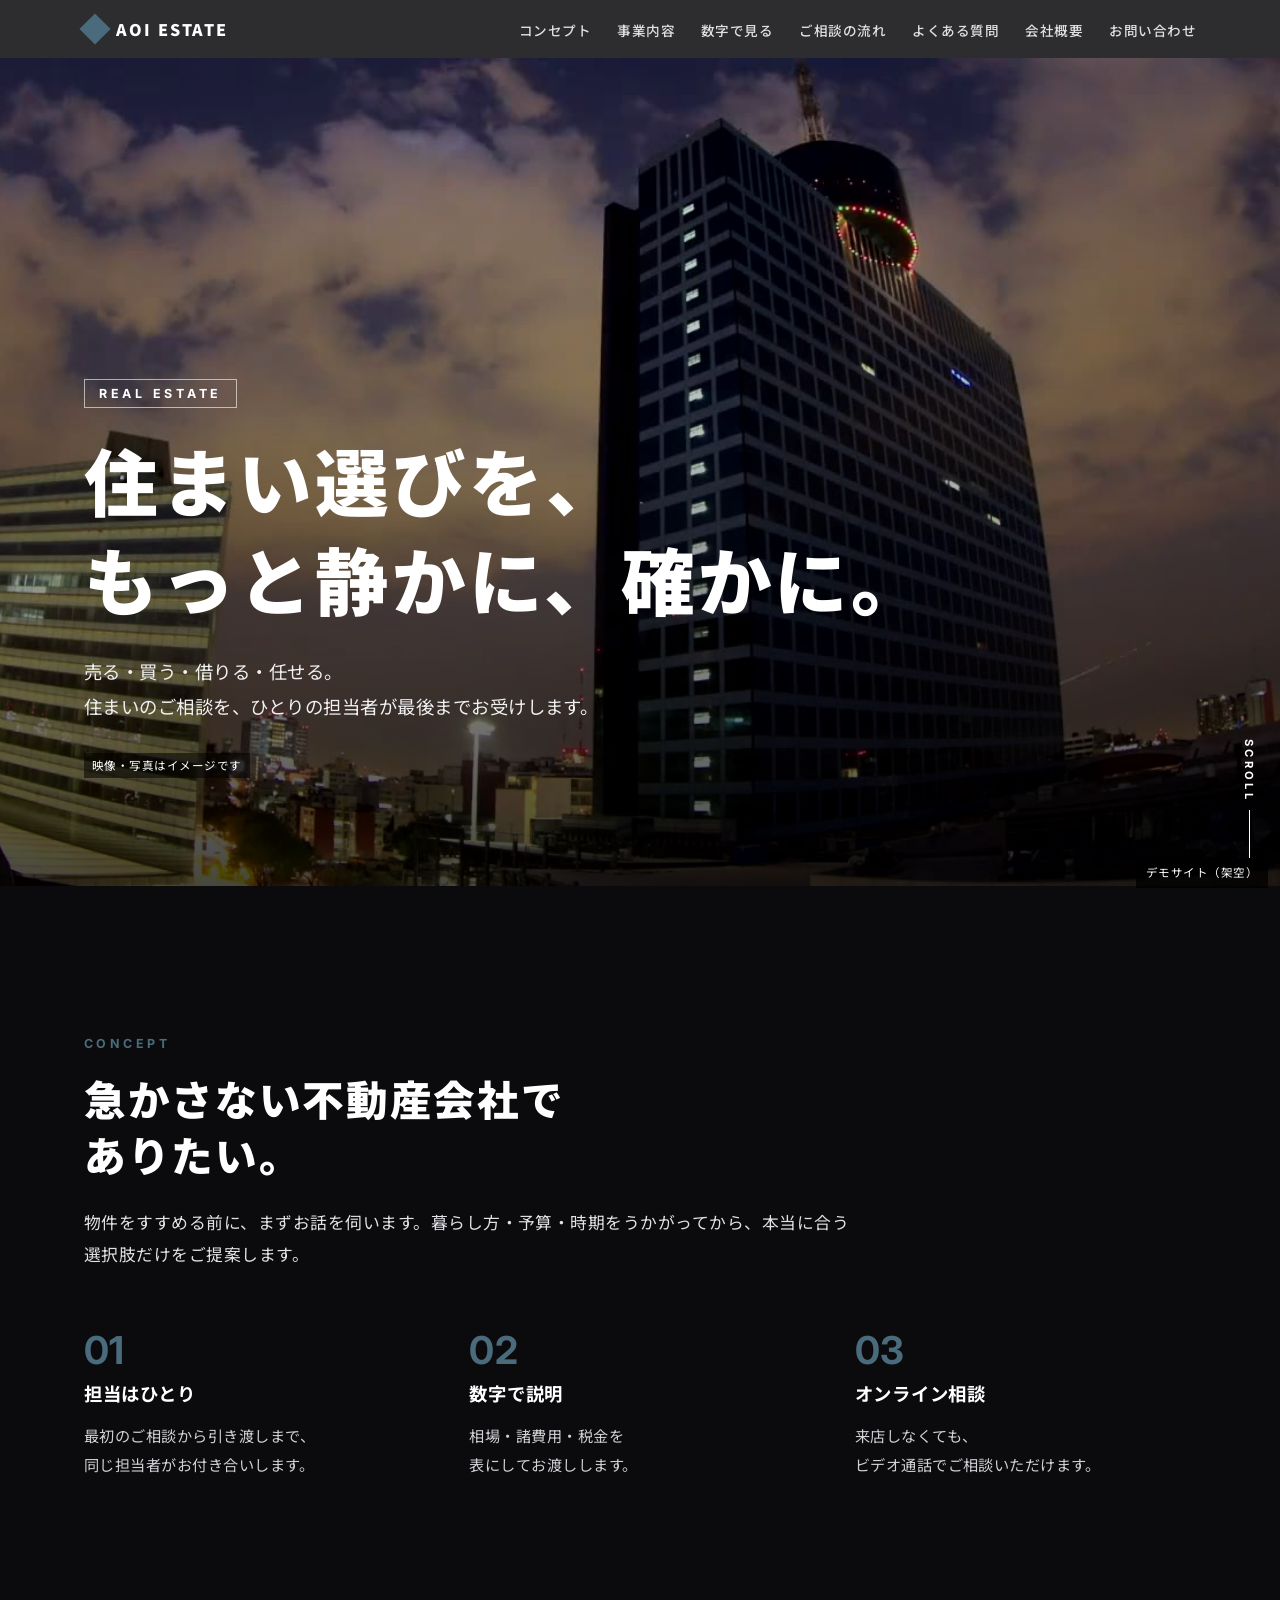
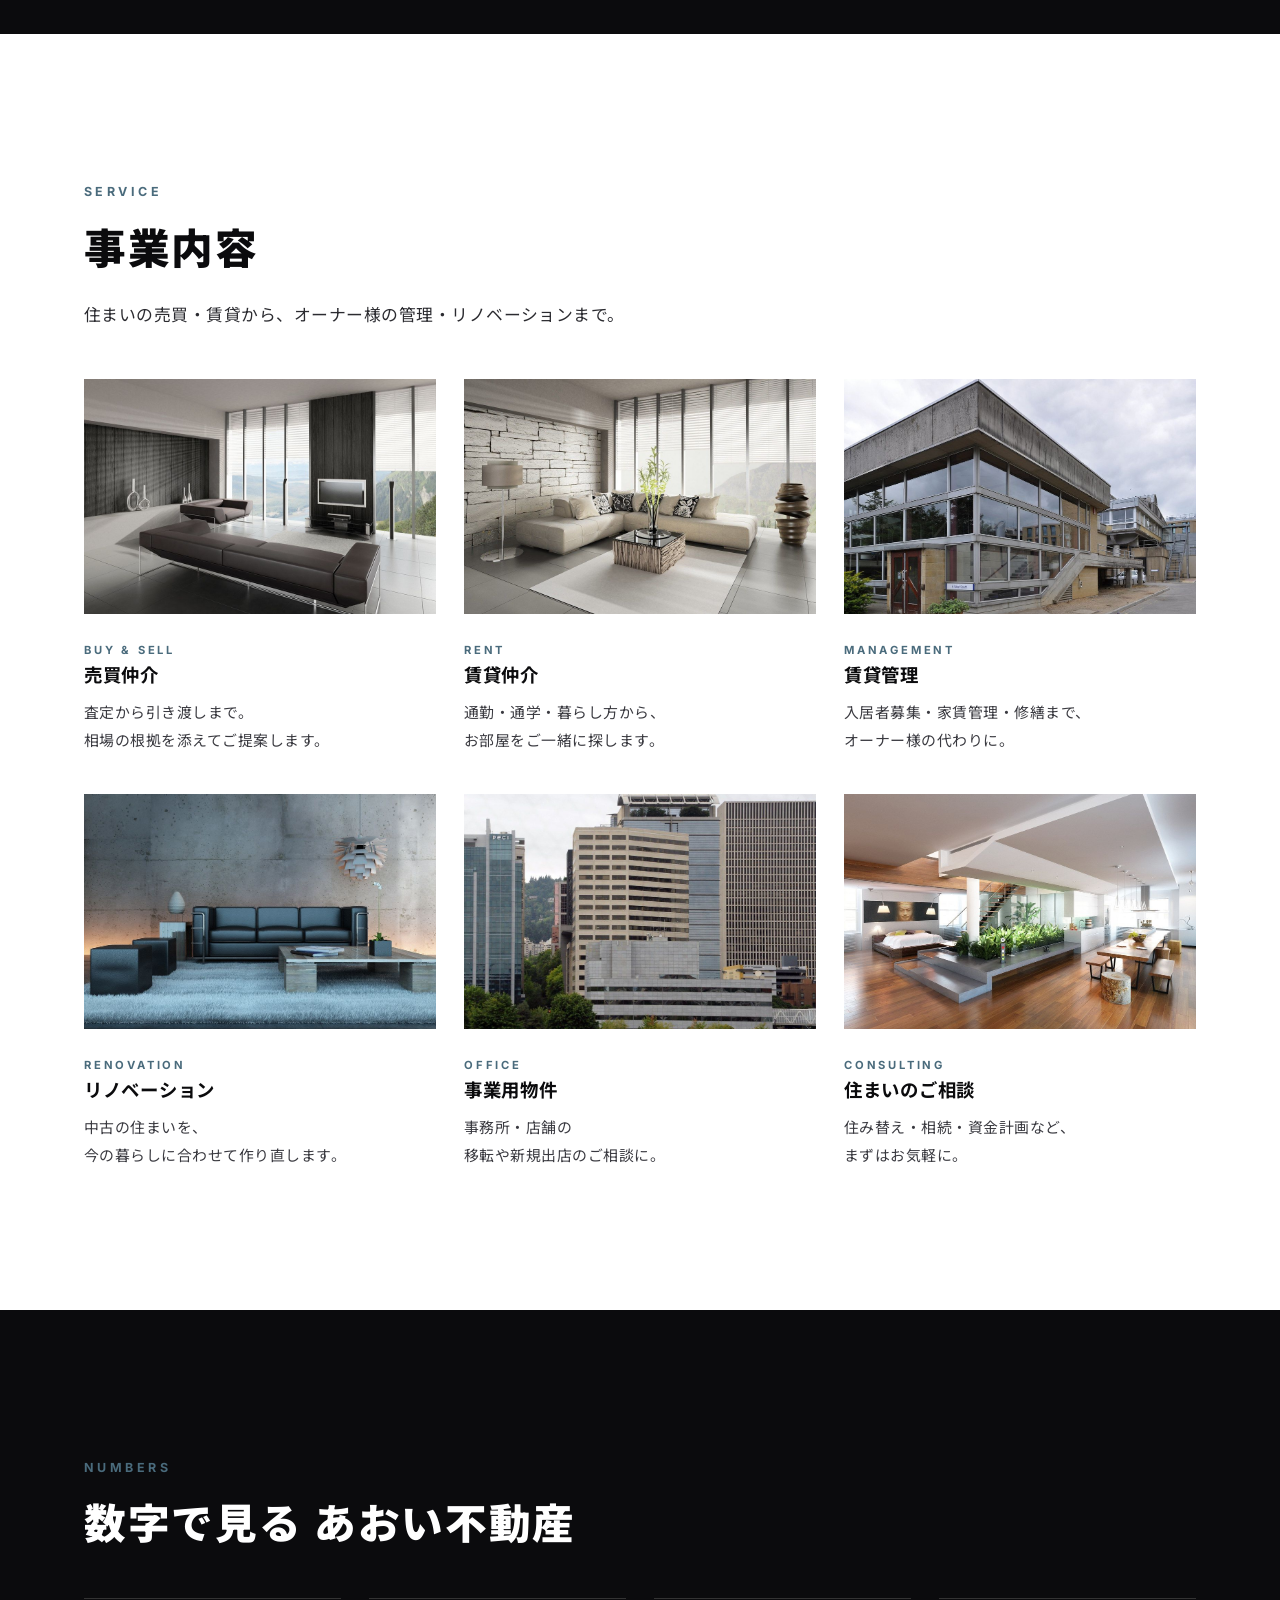
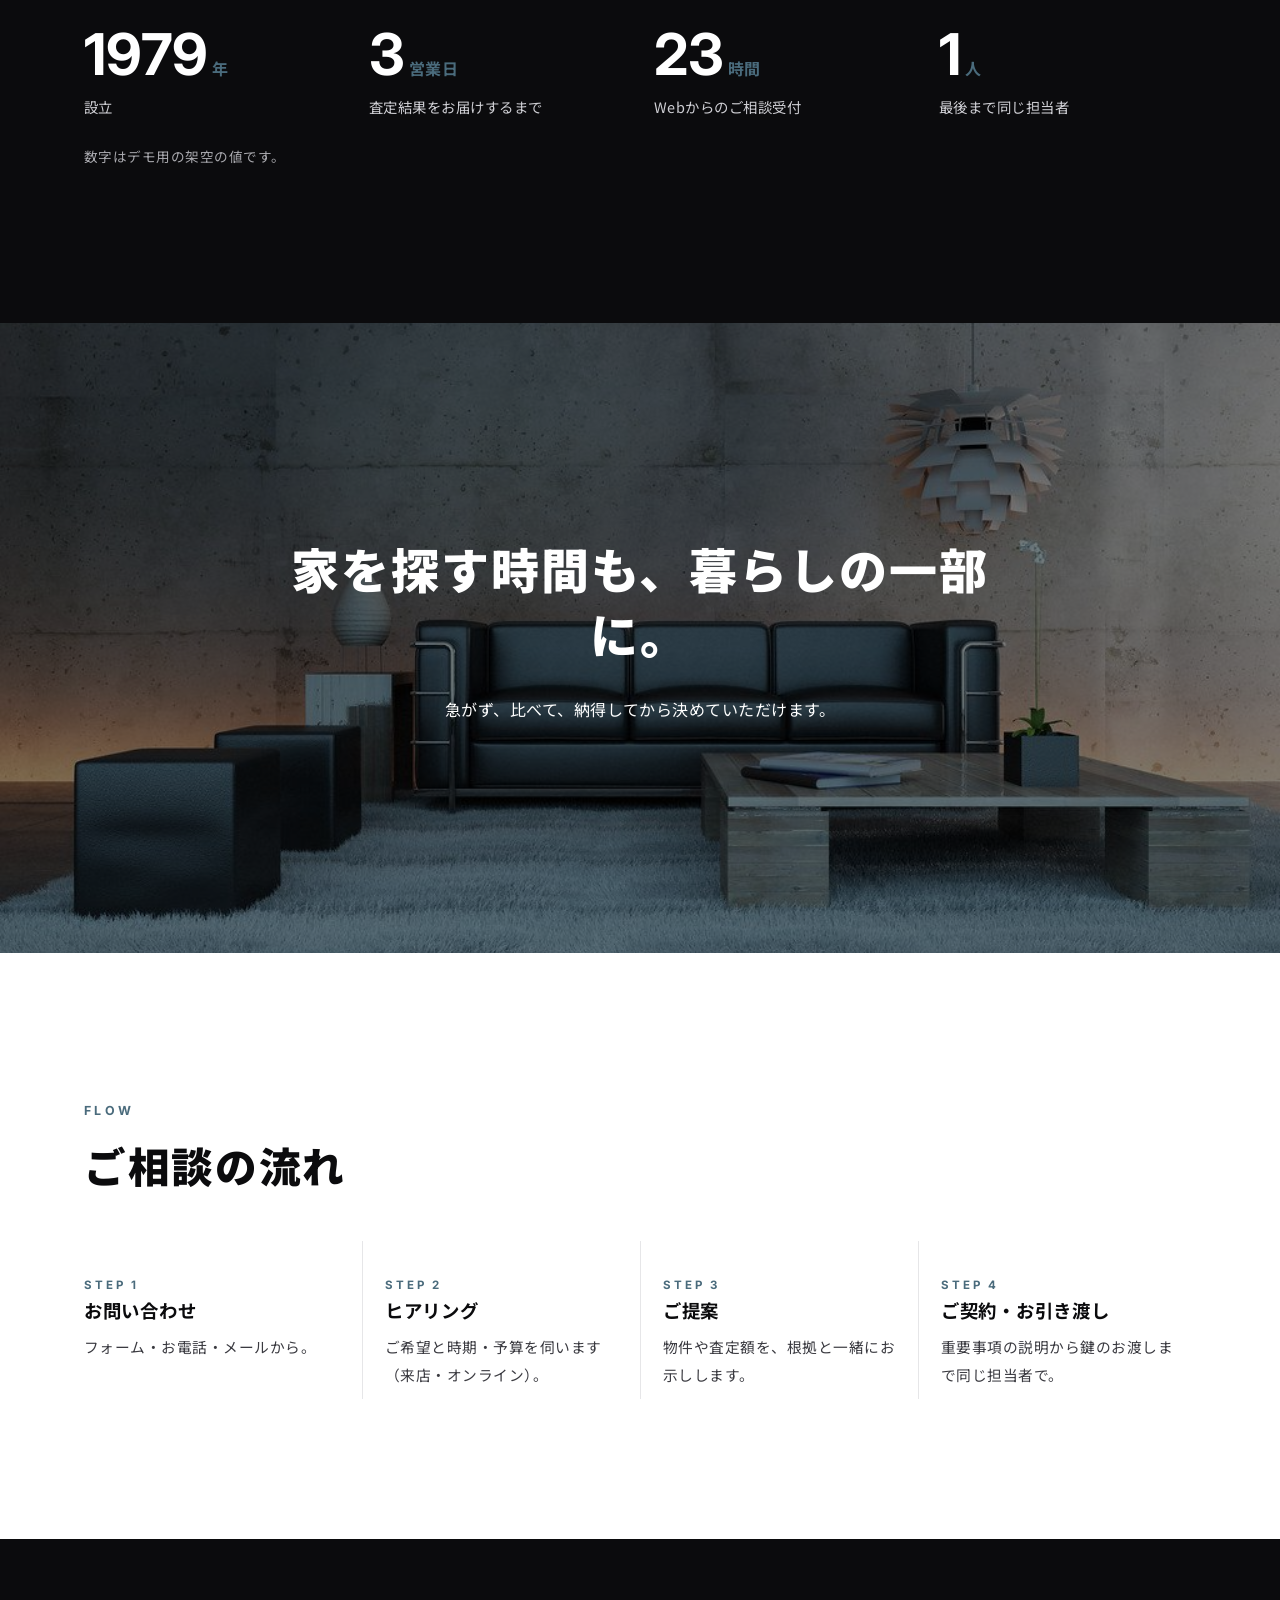
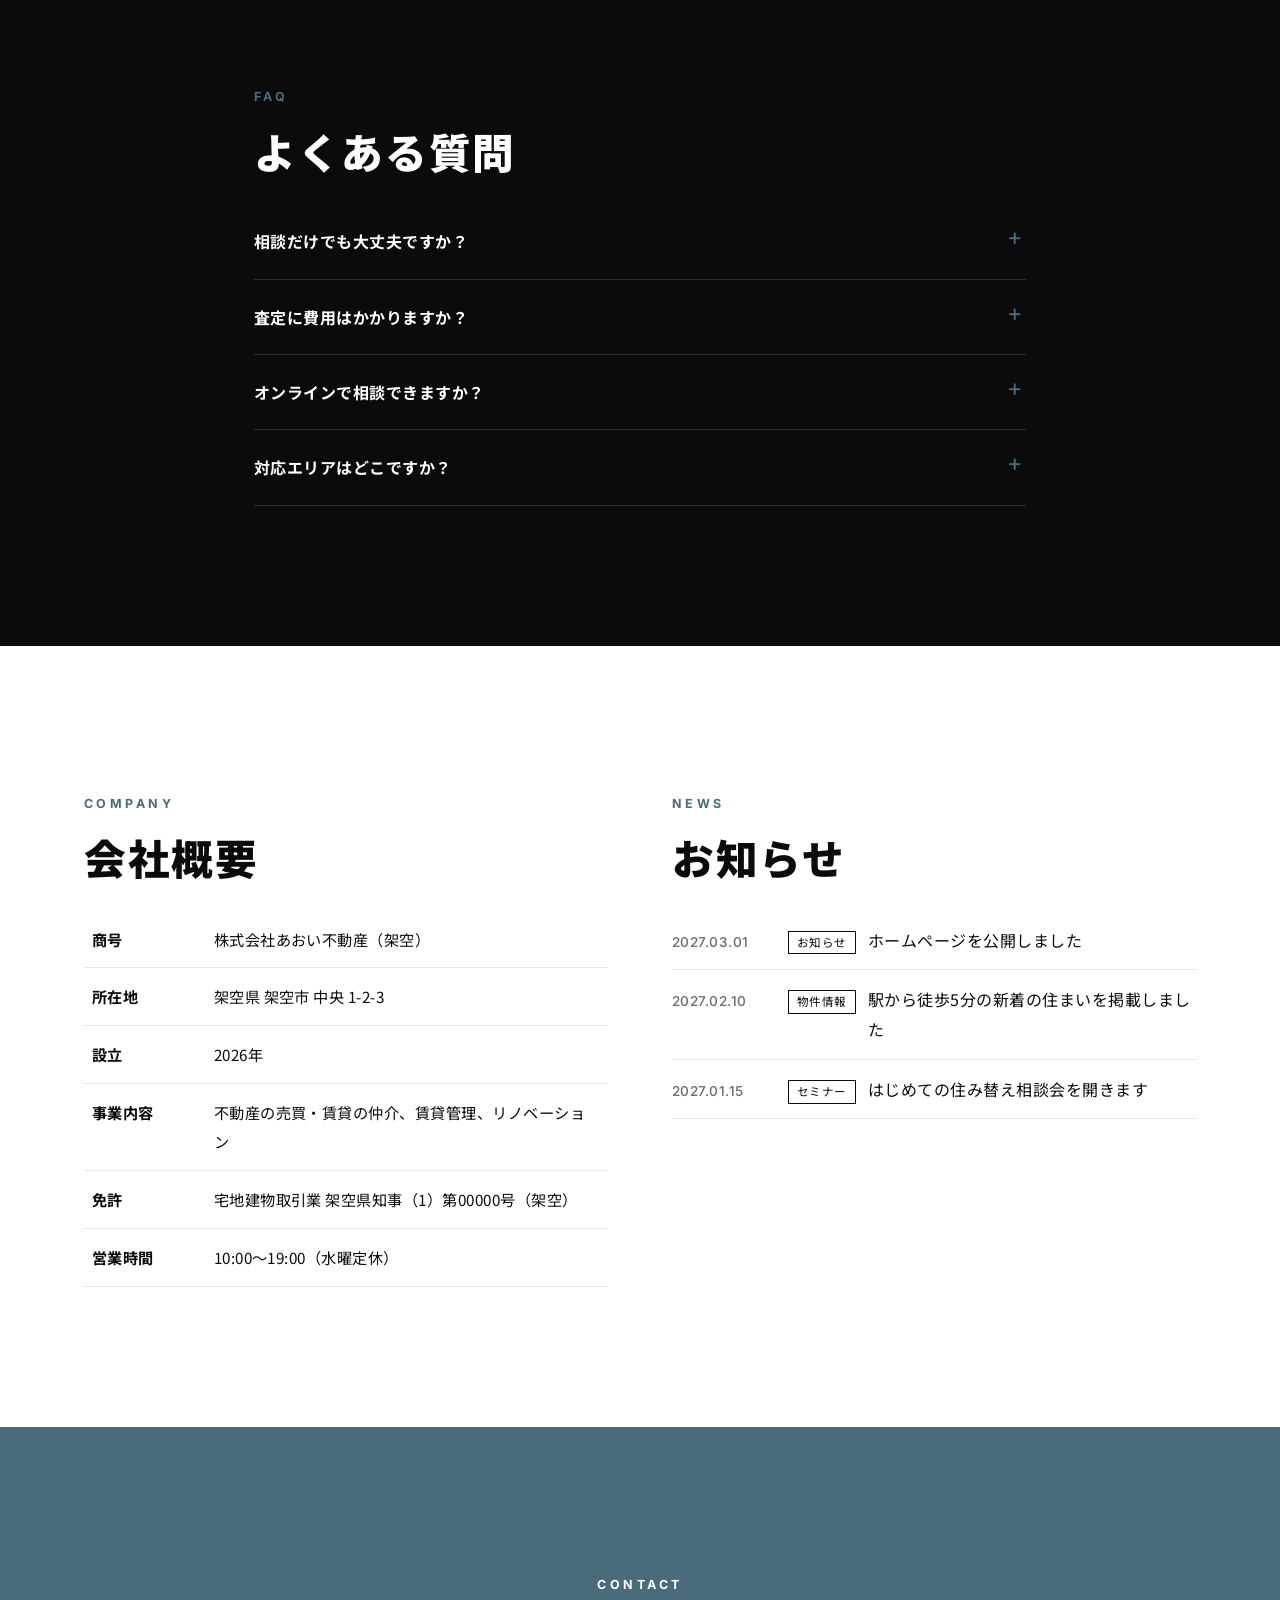
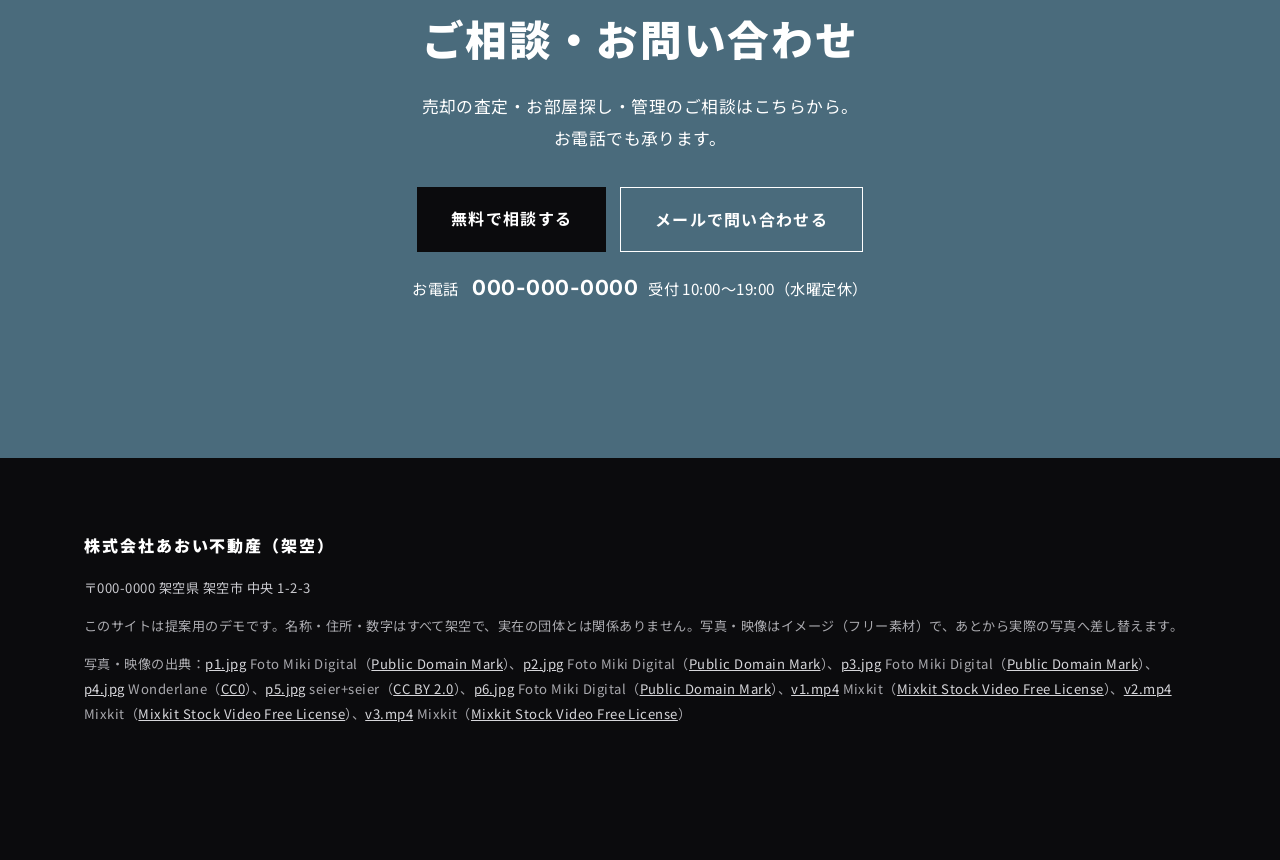
==== realestate/index.html @ 8e89cc6a "不動産会社のホームページ（デモ・架空）" ====
<!doctype html>
<html lang="ja">
<head>
<meta charset="utf-8">
<meta name="viewport" content="width=device-width, initial-scale=1">
<meta name="robots" content="noindex,nofollow">
<title>株式会社あおい不動産（架空）</title>
<meta name="description" content="架空の不動産会社「あおい不動産」の公式サイトのデモです。売買・賃貸・管理・リノベーションまで、住まいの相談を1か所で。">
<meta property="og:title" content="株式会社あおい不動産（架空）">
<meta property="og:description" content="架空の不動産会社「あおい不動産」の公式サイトのデモです。売買・賃貸・管理・リノベーションまで、住まいの相談を1か所で。">
<meta property="og:type" content="website">
<link rel="preconnect" href="https://fonts.googleapis.com">
<link rel="preconnect" href="https://fonts.gstatic.com" crossorigin>
<link href="https://fonts.googleapis.com/css2?family=Noto+Sans+JP:wght@400;500;700;900&family=Inter:wght@500;700&display=swap" rel="stylesheet">
<link rel="stylesheet" href="../assets/style.css">
<style>:root{--accent:#4a6b7c}</style>
</head>
<body>

<header class="site-header"><div class="bar">
<a class="brand" href="#top"><span class="mark" aria-hidden="true"></span><span>AOI ESTATE</span></a>
<button class="nav-toggle" type="button" aria-expanded="false" aria-controls="site-nav" aria-label="メニューを開く">MENU</button>
<nav class="site-nav" id="site-nav"><ul><li><a href="#concept">コンセプト</a></li><li><a href="#services">事業内容</a></li><li><a href="#numbers">数字で見る</a></li><li><a href="#flow">ご相談の流れ</a></li><li><a href="#faq">よくある質問</a></li><li><a href="#company">会社概要</a></li><li><a href="#contact">お問い合わせ</a></li></ul></nav>
</div></header>
<main id="top">
<section class="hero" aria-label="トップ">
<div class="hero-media" aria-hidden="true" style="background-image:url('../assets/realestate/v1.jpg')"><video class="is-on" muted playsinline preload="auto" poster="../assets/realestate/v1.jpg" data-src="../assets/realestate/v1.mp4"></video><video muted playsinline preload="none" data-src="../assets/realestate/v2.mp4"></video><video muted playsinline preload="none" data-src="../assets/realestate/v3.mp4"></video></div>
<div class="inner">
<span class="tagline">REAL ESTATE</span>
<h1>住まい選びを、<br>もっと静かに、確かに。</h1>
<p>売る・買う・借りる・任せる。<br>住まいのご相談を、ひとりの担当者が最後までお受けします。</p>
<span class="placeholder-tag">映像・写真はイメージです</span>
</div>
<a class="scroll" href="#concept" aria-label="下へ">SCROLL</a>
</section>
<section class="section dark" id="concept">
<div class="container">
<span class="eyebrow">CONCEPT</span>
<h2>急かさない不動産会社で<br>ありたい。</h2>
<p class="lead">物件をすすめる前に、まずお話を伺います。暮らし方・予算・時期をうかがってから、本当に合う選択肢だけをご提案します。</p>
<div class="points"><div class="point"><span class="num">01</span><h3>担当はひとり</h3><p>最初のご相談から引き渡しまで、<br>同じ担当者がお付き合いします。</p></div><div class="point"><span class="num">02</span><h3>数字で説明</h3><p>相場・諸費用・税金を<br>表にしてお渡しします。</p></div><div class="point"><span class="num">03</span><h3>オンライン相談</h3><p>来店しなくても、<br>ビデオ通話でご相談いただけます。</p></div></div>
</div>
</section>
<section class="section" id="services">
<div class="container">
<span class="eyebrow">SERVICE</span>
<h2>事業内容</h2>
<p class="lead">住まいの売買・賃貸から、オーナー様の管理・リノベーションまで。</p>
<div class="cards"><article class="card"><div class="ph"><img src="../assets/realestate/p2.jpg" alt="大きな窓から山並みが見える明るいリビング" loading="lazy"></div><div class="body"><span class="en">BUY &amp; SELL</span><h3>売買仲介</h3><p>査定から引き渡しまで。<br>相場の根拠を添えてご提案します。</p></div></article><article class="card"><div class="ph"><img src="../assets/realestate/p1.jpg" alt="白を基調にした明るいリビングとソファ" loading="lazy"></div><div class="body"><span class="en">RENT</span><h3>賃貸仲介</h3><p>通勤・通学・暮らし方から、<br>お部屋をご一緒に探します。</p></div></article><article class="card"><div class="ph"><img src="../assets/realestate/p5.jpg" alt="ガラス窓が連なる低層の建物の外観" loading="lazy"></div><div class="body"><span class="en">MANAGEMENT</span><h3>賃貸管理</h3><p>入居者募集・家賃管理・修繕まで、<br>オーナー様の代わりに。</p></div></article><article class="card"><div class="ph"><img src="../assets/realestate/p3.jpg" alt="コンクリートの壁と黒いソファのリビング" loading="lazy"></div><div class="body"><span class="en">RENOVATION</span><h3>リノベーション</h3><p>中古の住まいを、<br>今の暮らしに合わせて作り直します。</p></div></article><article class="card"><div class="ph"><img src="../assets/realestate/p4.jpg" alt="街に並ぶオフィスビル" loading="lazy"></div><div class="body"><span class="en">OFFICE</span><h3>事業用物件</h3><p>事務所・店舗の<br>移転や新規出店のご相談に。</p></div></article><article class="card"><div class="ph"><img src="../assets/realestate/p6.jpg" alt="植栽のある吹き抜けの広い住まい" loading="lazy"></div><div class="body"><span class="en">CONSULTING</span><h3>住まいのご相談</h3><p>住み替え・相続・資金計画など、<br>まずはお気軽に。</p></div></article></div>
</div>
</section>
<section class="section dark" id="numbers">
<div class="container">
<span class="eyebrow">NUMBERS</span>
<h2>数字で見る あおい不動産</h2>
<div class="stats"><div class="stat"><span class="v" data-count="2026">2026</span><span class="u">年</span><p>設立</p></div><div class="stat"><span class="v" data-count="3">3</span><span class="u">営業日</span><p>査定結果をお届けするまで</p></div><div class="stat"><span class="v" data-count="24">24</span><span class="u">時間</span><p>Webからのご相談受付</p></div><div class="stat"><span class="v" data-count="1">1</span><span class="u">人</span><p>最後まで同じ担当者</p></div></div>
<p class="small">数字はデモ用の架空の値です。</p>
</div>
</section>
<section class="band" aria-label="家を探す時間も、暮らしの一部に。" style="background-image:url('../assets/realestate/p3.jpg')">
<div class="band-inner"><h2>家を探す時間も、暮らしの一部に。</h2><p>急がず、比べて、納得してから決めていただけます。</p></div>
</section>
<section class="section" id="flow">
<div class="container">
<span class="eyebrow">FLOW</span>
<h2>ご相談の流れ</h2>
<ol class="flow"><li><span class="step">STEP 1</span><h3>お問い合わせ</h3><p>フォーム・お電話・メールから。</p></li><li><span class="step">STEP 2</span><h3>ヒアリング</h3><p>ご希望と時期・予算を伺います（来店・オンライン）。</p></li><li><span class="step">STEP 3</span><h3>ご提案</h3><p>物件や査定額を、根拠と一緒にお示しします。</p></li><li><span class="step">STEP 4</span><h3>ご契約・お引き渡し</h3><p>重要事項の説明から鍵のお渡しまで同じ担当者で。</p></li></ol>
</div>
</section>
<section class="section dark" id="faq">
<div class="container narrow">
<span class="eyebrow">FAQ</span>
<h2>よくある質問</h2>
<details class="faq"><summary>相談だけでも大丈夫ですか？</summary><p>はい。売るか決めていない段階のご相談も歓迎です（デモ用の仮の文です）。</p></details><details class="faq"><summary>査定に費用はかかりますか？</summary><p>査定は無料です（デモ用の仮の条件です）。</p></details><details class="faq"><summary>オンラインで相談できますか？</summary><p>ビデオ通話でご相談いただけます。物件の内見も動画でご案内できます。</p></details><details class="faq"><summary>対応エリアはどこですか？</summary><p>架空市と周辺の3区が中心です（デモ用の仮の条件です）。</p></details>
</div>
</section>
<section class="section" id="company">
<div class="container grid-2">
<div>
<span class="eyebrow">COMPANY</span>
<h2>会社概要</h2>
<div class="table-wrap"><table class="info-table"><tr><th>商号</th><td>株式会社あおい不動産（架空）</td></tr><tr><th>所在地</th><td>架空県 架空市 中央 1-2-3</td></tr><tr><th>設立</th><td>2026年</td></tr><tr><th>事業内容</th><td>不動産の売買・賃貸の仲介、賃貸管理、リノベーション</td></tr><tr><th>免許</th><td>宅地建物取引業 架空県知事（1）第00000号（架空）</td></tr><tr><th>営業時間</th><td>10:00〜19:00（水曜定休）</td></tr></table></div>
</div>
<div>
<span class="eyebrow">NEWS</span>
<h2>お知らせ</h2>
<ul class="news"><li><time datetime="2027-03-01">2027.03.01</time><span class="tag">お知らせ</span><span class="t">ホームページを公開しました</span></li><li><time datetime="2027-02-10">2027.02.10</time><span class="tag">物件情報</span><span class="t">駅から徒歩5分の新着の住まいを掲載しました</span></li><li><time datetime="2027-01-15">2027.01.15</time><span class="tag">セミナー</span><span class="t">はじめての住み替え相談会を開きます</span></li></ul>
</div>
</div>
</section>
<section class="section cta" id="contact">
<div class="container narrow">
<span class="eyebrow">CONTACT</span>
<h2>ご相談・お問い合わせ</h2>
<p class="lead">売却の査定・お部屋探し・管理のご相談はこちらから。<br>お電話でも承ります。</p>
<div class="btns"><a class="btn btn-primary" href="#contact">無料で相談する</a><a class="btn btn-ghost" href="mailto:info@example.com">メールで問い合わせる</a></div>
<p class="tel">お電話 <a href="tel:0000000000">000-000-0000</a><span>受付 10:00〜19:00（水曜定休）</span></p>
</div>
</section>
</main>
<footer class="site-footer"><div class="container">
<p class="fname">株式会社あおい不動産（架空）</p>
<p>〒000-0000 架空県 架空市 中央 1-2-3</p>
<p class="note">このサイトは提案用のデモです。名称・住所・数字はすべて架空で、実在の団体とは関係ありません。写真・映像はイメージ（フリー素材）で、あとから実際の写真へ差し替えます。</p>
<p class="credits">写真・映像の出典：<a href="https://www.flickr.com/photos/96511847@N04/9200481377" rel="noopener">p1.jpg</a> Foto Miki Digital（<a href="https://creativecommons.org/publicdomain/mark/1.0/" rel="noopener">Public Domain Mark</a>）、<a href="https://www.flickr.com/photos/96511847@N04/9200493419" rel="noopener">p2.jpg</a> Foto Miki Digital（<a href="https://creativecommons.org/publicdomain/mark/1.0/" rel="noopener">Public Domain Mark</a>）、<a href="https://www.flickr.com/photos/96511847@N04/9202816086" rel="noopener">p3.jpg</a> Foto Miki Digital（<a href="https://creativecommons.org/publicdomain/mark/1.0/" rel="noopener">Public Domain Mark</a>）、<a href="https://www.flickr.com/photos/71401718@N00/6239560861" rel="noopener">p4.jpg</a> Wonderlane（<a href="https://creativecommons.org/publicdomain/zero/1.0/" rel="noopener">CC0</a>）、<a href="https://www.flickr.com/photos/94852245@N00/5330817446" rel="noopener">p5.jpg</a> seier+seier（<a href="https://creativecommons.org/licenses/by/2.0/" rel="noopener">CC BY 2.0</a>）、<a href="https://www.flickr.com/photos/96511847@N04/10798143964" rel="noopener">p6.jpg</a> Foto Miki Digital（<a href="https://creativecommons.org/publicdomain/mark/1.0/" rel="noopener">Public Domain Mark</a>）、<a href="https://mixkit.co/free-stock-video/modern-buildings-of-a-city-4489/" rel="noopener">v1.mp4</a> Mixkit（<a href="https://mixkit.co/license/#videoFree" rel="noopener">Mixkit Stock Video Free License</a>）、<a href="https://mixkit.co/free-stock-video/roofs-in-a-modern-city-aerial-shot-5020/" rel="noopener">v2.mp4</a> Mixkit（<a href="https://mixkit.co/license/#videoFree" rel="noopener">Mixkit Stock Video Free License</a>）、<a href="https://mixkit.co/free-stock-video/pan-shot-of-the-interior-of-a-hotel-room-4198/" rel="noopener">v3.mp4</a> Mixkit（<a href="https://mixkit.co/license/#videoFree" rel="noopener">Mixkit Stock Video Free License</a>）</p>
</div></footer>
<div class="sticky-cta"><a class="btn btn-primary" href="#contact">無料で相談する</a></div>
<div class="demo-ribbon" role="note">デモサイト（架空）</div>
<script src="../assets/motion.js"></script>
</body>
</html>
---- assets/style.css ----
/* 業種別コーポレートサイトの型：ほぼ黒と白の帯を交互に・写真は横幅いっぱい・太いゴシック・枠なしカード
   業種ごとの差し色は各ページの :root{--accent} で上書きする */
:root {
  --ink: #0b0b0d;
  --paper: #ffffff;
  --gray: #6b6b70;          /* 白地で比 5.3（WCAG 4.5 以上） */
  --gray-d: #a9a9ae;        /* 黒地で比 8.4 */
  --line: #e6e6e8;
  --accent: #b08a5a;
  --max: 1160px;
}
* { box-sizing: border-box; }
html { scroll-behavior: smooth; -webkit-text-size-adjust: 100%; }
body {
  margin: 0; background: var(--paper); color: var(--ink);
  font-family: "Noto Sans JP", "Hiragino Sans", "Yu Gothic", sans-serif; font-weight: 400;
  line-height: 1.9; letter-spacing: .03em; overflow-x: hidden;
}
img { max-width: 100%; display: block; }
a { color: inherit; }
h1, h2, h3 { font-weight: 900; line-height: 1.35; letter-spacing: .04em; margin: 0 0 .6em; }
h2 { font-size: clamp(1.6rem, 3.6vw, 2.6rem); }
h3 { font-size: 1.15rem; font-weight: 700; }
.container { max-width: var(--max); margin: 0 auto; padding: 0 24px; }
.container.narrow { max-width: 820px; }
.small { font-size: .85rem; color: var(--gray); }
.eyebrow { display: inline-block; font-family: Inter, sans-serif; font-weight: 700; font-size: .78rem;
  letter-spacing: .28em; color: var(--accent); margin-bottom: 14px; }
.lead { font-size: 1.05rem; max-width: 46em; color: #2b2b30; }

/* デモの業種切替（最上部） */
.switcher { position: relative; z-index: 60; display: flex; flex-wrap: wrap; gap: 6px 14px; align-items: center;
  padding: 8px 16px; background: #1a1a1e; color: #d6d6da; font-size: .8rem; }
.switcher span { color: var(--gray-d); }
.switcher a { text-decoration: none; padding: 2px 10px; border-radius: 999px; border: 1px solid #3a3a40; }
.switcher a[aria-current="page"] { background: var(--accent); border-color: var(--accent); color: #fff; }

/* ヘッダー */
/* すりガラスは疑似要素に置く＝ヘッダー本体に backdrop-filter を付けると、中の position:fixed（スマホのメニュー）の基準が画面でなくヘッダーになる */
.site-header { position: sticky; top: 0; z-index: 50; color: #fff; }
.site-header::before { content: ""; position: absolute; inset: 0; z-index: -1; background: rgba(11,11,13,.86);
  backdrop-filter: saturate(140%) blur(10px); -webkit-backdrop-filter: saturate(140%) blur(10px); }
.bar { max-width: var(--max); margin: 0 auto; padding: 14px 24px; display: flex; align-items: center; justify-content: space-between; }
.brand { display: flex; align-items: center; gap: 10px; text-decoration: none; font-weight: 900; letter-spacing: .12em; }
.brand .mark { width: 22px; height: 22px; background: var(--accent); transform: rotate(45deg); }
.site-nav ul { display: flex; gap: 26px; list-style: none; margin: 0; padding: 0; }
.site-nav a { text-decoration: none; font-size: .85rem; font-weight: 500; opacity: .85; }
.site-nav a:hover { opacity: 1; }
.nav-toggle { display: none; background: none; border: 1px solid #555; color: #fff; padding: 6px 12px;
  font: 700 .75rem Inter, sans-serif; letter-spacing: .2em; cursor: pointer; }

/* ヒーロー（映像を順に切り替える・動きを減らす設定では静止画のまま） */
.hero { position: relative; min-height: 92vh; display: flex; align-items: flex-end; color: #fff; overflow: hidden; background: var(--ink); }
.hero-media { position: absolute; inset: 0; background-size: cover; background-position: center; }
.hero-media video { position: absolute; inset: 0; width: 100%; height: 100%; object-fit: cover; opacity: 0;
  transition: opacity 1.4s ease; }
.hero-media video.is-on { opacity: 1; }
.hero::after { content: ""; position: absolute; inset: 0;
  background: linear-gradient(180deg, rgba(0,0,0,.15) 0%, rgba(0,0,0,.25) 45%, rgba(0,0,0,.72) 100%); }
.hero .inner { position: relative; z-index: 2; max-width: var(--max); margin: 0 auto; width: 100%; padding: 0 24px 12vh; }
.hero h1 { font-size: clamp(2.1rem, 6.2vw, 4.6rem); margin-bottom: .35em; }
.hero p { font-size: clamp(.98rem, 1.6vw, 1.15rem); max-width: 34em; color: #f0f0f2; }
.tagline { display: inline-block; font: 700 .78rem Inter, "Noto Sans JP", sans-serif; letter-spacing: .3em;
  padding: 6px 14px; border: 1px solid rgba(255,255,255,.6); margin-bottom: 22px; }
.placeholder-tag { display: inline-block; font-size: .72rem; background: rgba(0,0,0,.55); color: #fff; padding: 2px 8px; margin-top: 10px; }
.scroll { position: absolute; z-index: 2; right: 24px; bottom: 28px; font: 700 .7rem Inter, sans-serif; letter-spacing: .3em;
  color: #fff; text-decoration: none; writing-mode: vertical-rl; padding-bottom: 56px; }
.scroll::after { content: ""; position: absolute; left: 50%; bottom: 0; width: 1px; height: 48px; background: #fff;
  animation: drop 2.2s ease-in-out infinite; transform-origin: top; }
@keyframes drop { 0% { transform: scaleY(0); } 50% { transform: scaleY(1); } 100% { transform: scaleY(0); transform-origin: bottom; } }

/* 帯 */
.section { padding: clamp(72px, 11vw, 140px) 0; }
.section.dark { background: var(--ink); color: #fff; }
.section.dark .lead { color: #e2e2e6; }
.section.dark .small { color: var(--gray-d); }

.points { display: grid; grid-template-columns: repeat(3, 1fr); gap: 44px; margin-top: 56px; }
.point .num { font: 700 2.4rem Inter, sans-serif; color: var(--accent); display: block; margin-bottom: 8px; }
.point p { color: #d0d0d5; font-size: .95rem; }

.cards { display: grid; grid-template-columns: repeat(3, 1fr); gap: 40px 28px; margin-top: 48px; }
.card .ph { overflow: hidden; aspect-ratio: 3 / 2; background: #ddd; }
.card .ph img { width: 100%; height: 100%; object-fit: cover; transition: transform 1.2s cubic-bezier(.2,.7,.2,1); }
.card:hover .ph img { transform: scale(1.06); }
.card .body { padding-top: 18px; }
.card .en { font: 700 .7rem Inter, sans-serif; letter-spacing: .25em; color: var(--accent); }
.card p { color: #3a3a40; font-size: .93rem; margin: 0; }

.stats { display: grid; grid-template-columns: repeat(4, 1fr); gap: 28px; margin: 48px 0 24px; }
.stat { border-top: 1px solid #333; padding-top: 20px; }
.stat .v { font: 700 clamp(2.4rem, 5vw, 3.6rem) Inter, sans-serif; letter-spacing: 0; }
.stat .u { font-weight: 700; margin-left: 4px; color: var(--accent); }
.stat p { margin: 4px 0 0; color: #cfcfd4; font-size: .9rem; }

.band { position: relative; min-height: 70vh; display: flex; align-items: center; justify-content: center; text-align: center;
  color: #fff; background-size: cover; background-position: center; }
.band::before { content: ""; position: absolute; inset: 0; background: rgba(0,0,0,.5); }
.band-inner { position: relative; padding: 0 24px; max-width: 760px; }
.band h2 { font-size: clamp(1.7rem, 4.4vw, 3rem); }

.flow { list-style: none; padding: 0; margin: 48px 0 0; display: grid; grid-template-columns: repeat(4, 1fr); gap: 0; counter-reset: s; }
.flow li { padding: 26px 22px 10px; border-left: 1px solid var(--line); }
.flow li:first-child { border-left: 0; padding-left: 0; }
.flow .step { font: 700 .72rem Inter, sans-serif; letter-spacing: .25em; color: var(--accent); }
.flow p { font-size: .92rem; color: #3a3a40; margin: 0; }

details.faq { border-bottom: 1px solid #2c2c31; padding: 6px 0; }
details.faq summary { cursor: pointer; list-style: none; padding: 16px 36px 16px 0; font-weight: 700; position: relative; }
details.faq summary::-webkit-details-marker { display: none; }
details.faq summary::after { content: "+"; position: absolute; right: 4px; top: 12px; font: 400 1.5rem Inter, sans-serif; color: var(--accent);
  transition: transform .3s; }
details.faq[open] summary::after { transform: rotate(45deg); }
details.faq p { margin: 0 0 18px; color: #d0d0d5; }

.grid-2 { display: grid; grid-template-columns: 1fr 1fr; gap: 64px; }
.table-wrap { overflow-x: auto; }
.info-table { width: 100%; border-collapse: collapse; font-size: .95rem; }
.info-table th, .info-table td { text-align: left; padding: 14px 8px; border-bottom: 1px solid var(--line); vertical-align: top; }
.info-table th { width: 8em; font-weight: 700; white-space: nowrap; }
.news { list-style: none; padding: 0; margin: 0; }
.news li { display: grid; grid-template-columns: 6.5em auto 1fr; gap: 12px; align-items: baseline; padding: 14px 0; border-bottom: 1px solid var(--line); }
.news time { font: 500 .85rem Inter, sans-serif; color: var(--gray); }
.news .tag { font-size: .72rem; border: 1px solid var(--ink); padding: 0 8px; white-space: nowrap; }

.cta { background: var(--accent); color: #fff; text-align: center; }
.cta .eyebrow { color: #fff; opacity: .9; }
.cta .lead { color: #fff; margin: 0 auto; }
.btns { display: flex; gap: 14px; justify-content: center; flex-wrap: wrap; margin-top: 32px; }
.btn { display: inline-block; padding: 16px 34px; font-weight: 700; text-decoration: none; letter-spacing: .08em;
  transition: transform .25s, background .25s, color .25s; }
.btn:hover { transform: translateY(-2px); }
.btn-primary { background: var(--ink); color: #fff; }
.btn-ghost { border: 1px solid #fff; color: #fff; }
.btn-ghost:hover { background: #fff; color: var(--ink); }
.tel { margin-top: 22px; font-size: .95rem; }
.tel a { font: 700 1.3rem Inter, sans-serif; margin: 0 10px; text-decoration: none; }

.site-footer { background: var(--ink); color: #c8c8cd; padding: 56px 0 120px; font-size: .82rem; }
.site-footer .fname { color: #fff; font-weight: 900; letter-spacing: .12em; font-size: 1rem; }
.site-footer .note, .site-footer .credits { color: var(--gray-d); }
.site-footer .credits a { color: #d6d6da; }

.sticky-cta { display: none; }
.demo-ribbon { position: fixed; right: 12px; bottom: 12px; z-index: 70; background: rgba(0,0,0,.75); color: #fff;
  font-size: .72rem; padding: 4px 10px; pointer-events: none; }

/* スクロールでふわっと出る（JS が動いた時だけ隠す＝JS無しでも全部見える） */
.motion .reveal { opacity: 0; transform: translateY(28px); transition: opacity .9s ease, transform .9s cubic-bezier(.2,.7,.2,1); }
.motion .reveal.is-in { opacity: 1; transform: none; }

@media (max-width: 860px) {
  /* ヘッダーの真下に開く（画面の上端からだと、上のデモ切替バーと重なる） */
  .site-nav { position: absolute; left: 0; right: 0; top: 100%; background: var(--ink); padding: 20px 24px 32px;
    opacity: 0; transform: translateY(-8px); visibility: hidden; max-height: calc(100vh - 64px); overflow-y: auto;
    transition: opacity .3s ease, transform .3s ease, visibility 0s linear .3s; }
  .site-nav.open { opacity: 1; transform: none; visibility: visible; transition: opacity .3s ease, transform .3s ease; }
  .brand { min-width: 0; }
  .brand span:last-child { overflow: hidden; text-overflow: ellipsis; white-space: nowrap; max-width: 60vw; }
  .scroll { display: none; }
  .info-table th { width: 6em; white-space: normal; }
  .info-table td { overflow-wrap: anywhere; }
  .stat .v { font-size: clamp(1.8rem, 9vw, 2.6rem); overflow-wrap: anywhere; }
  .site-nav ul { flex-direction: column; gap: 18px; }
  .site-nav a { font-size: 1.05rem; }
  .nav-toggle { display: block; position: relative; z-index: 2; }
  .points, .cards, .grid-2 { grid-template-columns: 1fr; gap: 36px; }
  .stats { grid-template-columns: 1fr 1fr; }
  .flow { grid-template-columns: 1fr; }
  .flow li, .flow li:first-child { border-left: 0; border-top: 1px solid var(--line); padding: 20px 0 6px; }
  .news li { grid-template-columns: 6.5em 1fr; }
  .news .t { grid-column: 1 / -1; }
  .hero { min-height: 86vh; }
  .sticky-cta { display: block; position: fixed; left: 0; right: 0; bottom: 0; z-index: 40; padding: 10px 12px;
    background: rgba(255,255,255,.94); box-shadow: 0 -4px 18px rgba(0,0,0,.08); }
  .sticky-cta .btn { display: block; text-align: center; padding: 14px; }
  .demo-ribbon { bottom: 76px; }
}
@media (prefers-reduced-motion: reduce) {
  html { scroll-behavior: auto; }
  .scroll::after { animation: none; }
  .card .ph img, .btn { transition: none; }
}
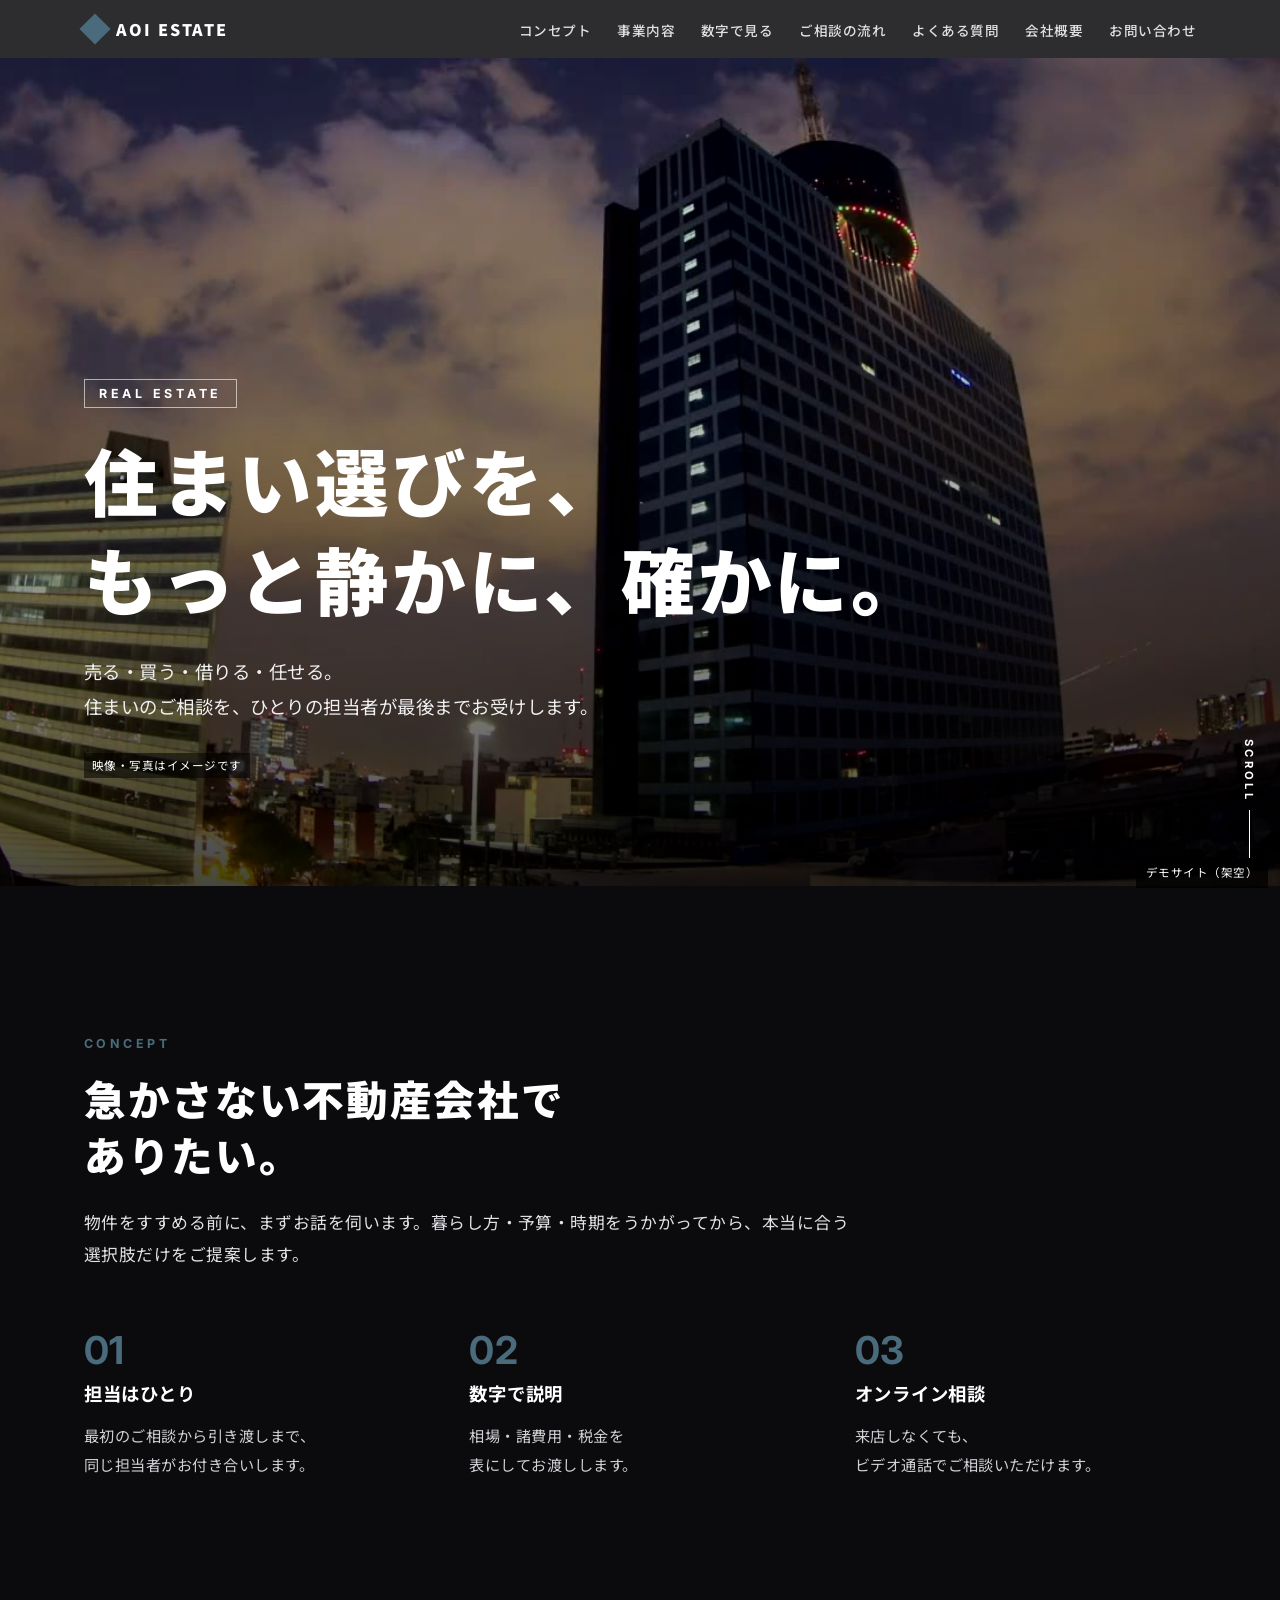
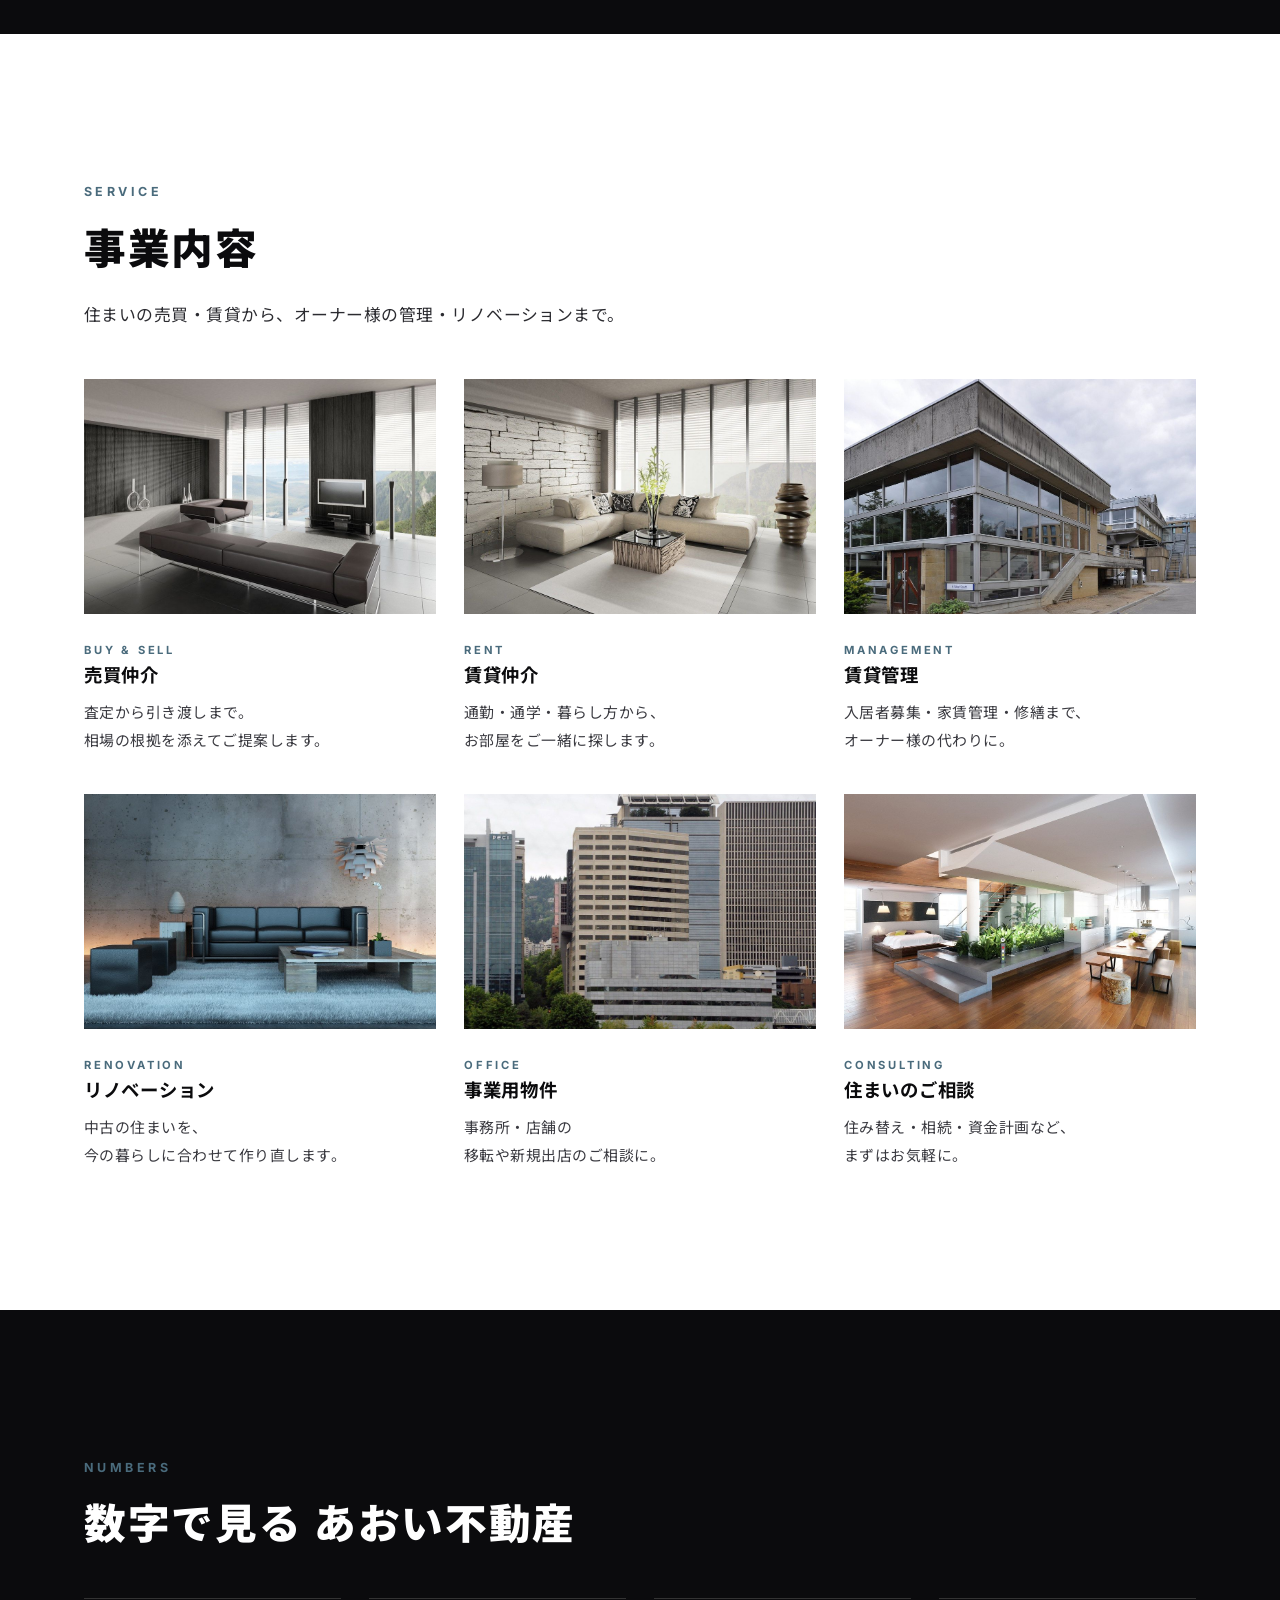
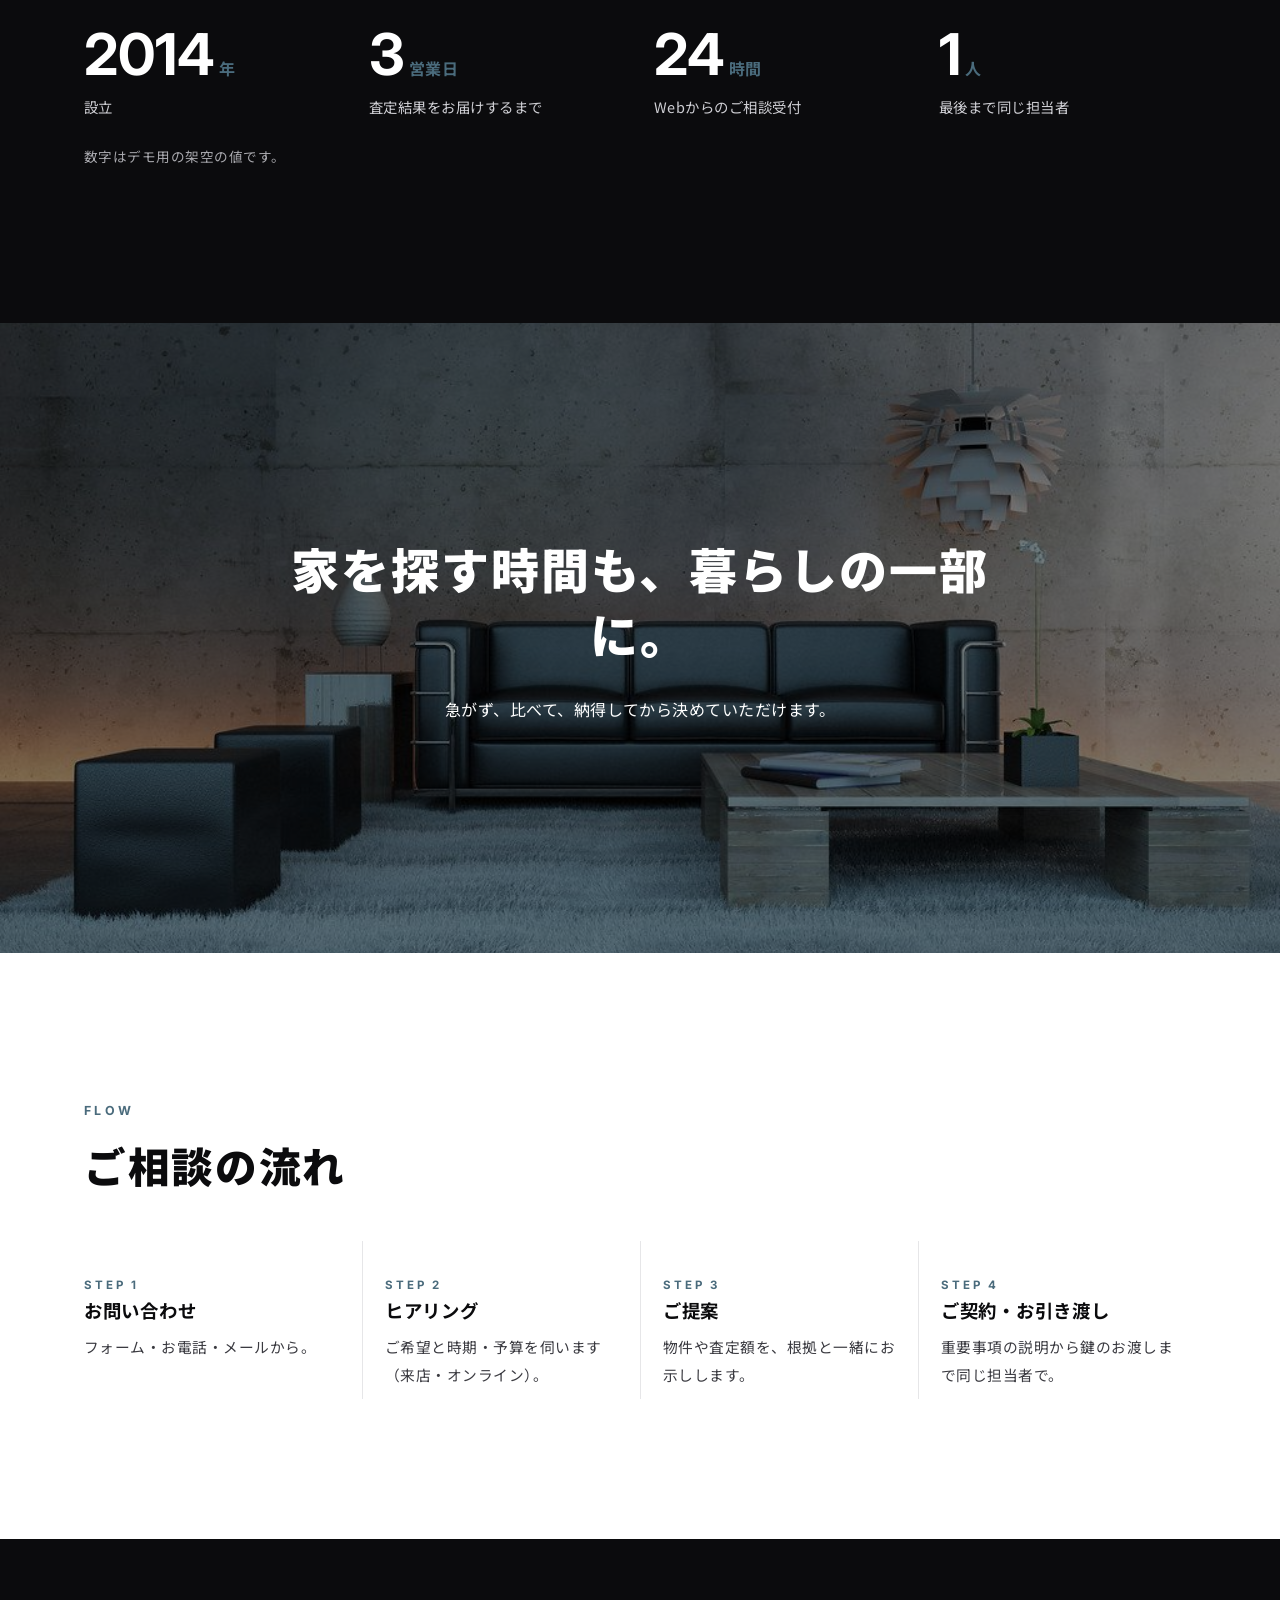
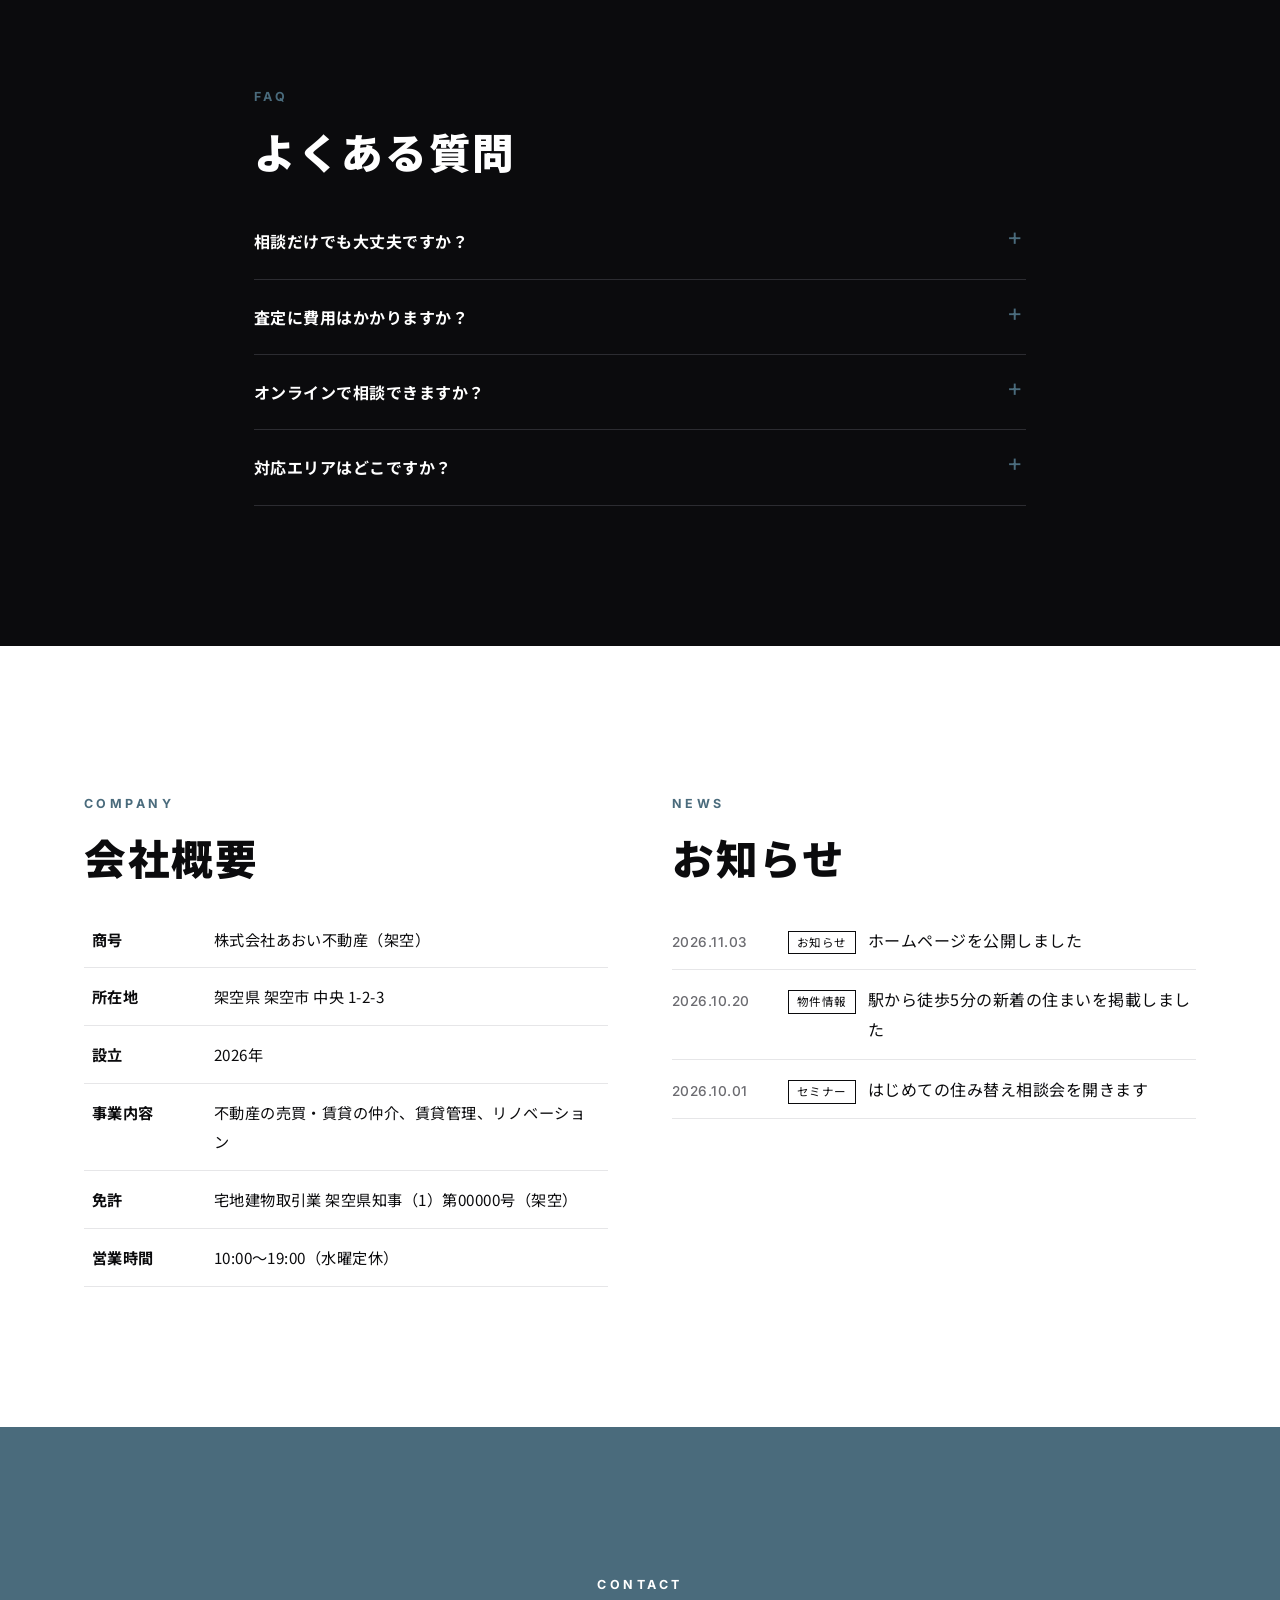
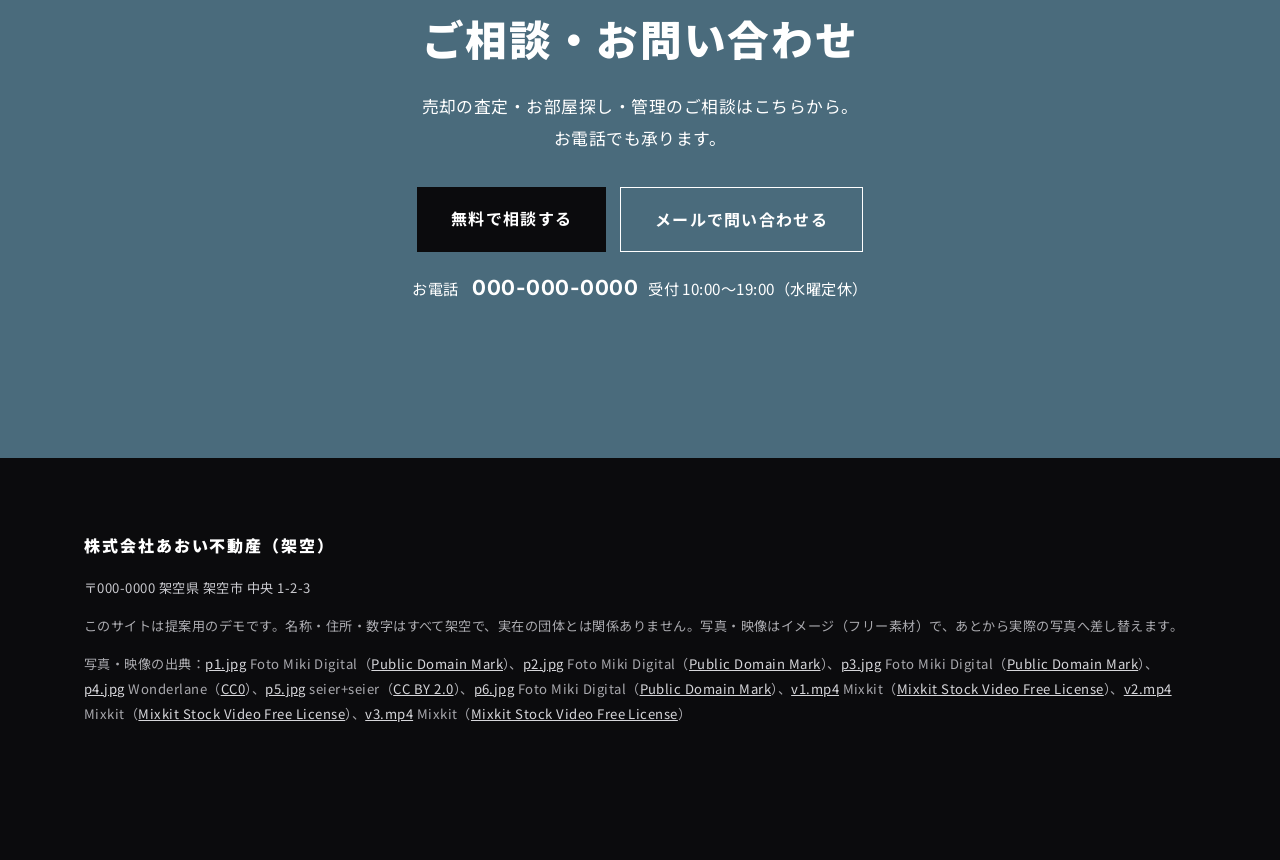
==== commit a0e431fe: "お知らせの日付を公開日以前に修正" ====
--- a/realestate/index.html
+++ b/realestate/index.html
@@ -84,7 +84,7 @@
 <div>
 <span class="eyebrow">NEWS</span>
 <h2>お知らせ</h2>
-<ul class="news"><li><time datetime="2027-03-01">2027.03.01</time><span class="tag">お知らせ</span><span class="t">ホームページを公開しました</span></li><li><time datetime="2027-02-10">2027.02.10</time><span class="tag">物件情報</span><span class="t">駅から徒歩5分の新着の住まいを掲載しました</span></li><li><time datetime="2027-01-15">2027.01.15</time><span class="tag">セミナー</span><span class="t">はじめての住み替え相談会を開きます</span></li></ul>
+<ul class="news"><li><time datetime="2026-11-03">2026.11.03</time><span class="tag">お知らせ</span><span class="t">ホームページを公開しました</span></li><li><time datetime="2026-10-20">2026.10.20</time><span class="tag">物件情報</span><span class="t">駅から徒歩5分の新着の住まいを掲載しました</span></li><li><time datetime="2026-10-01">2026.10.01</time><span class="tag">セミナー</span><span class="t">はじめての住み替え相談会を開きます</span></li></ul>
 </div>
 </div>
 </section>
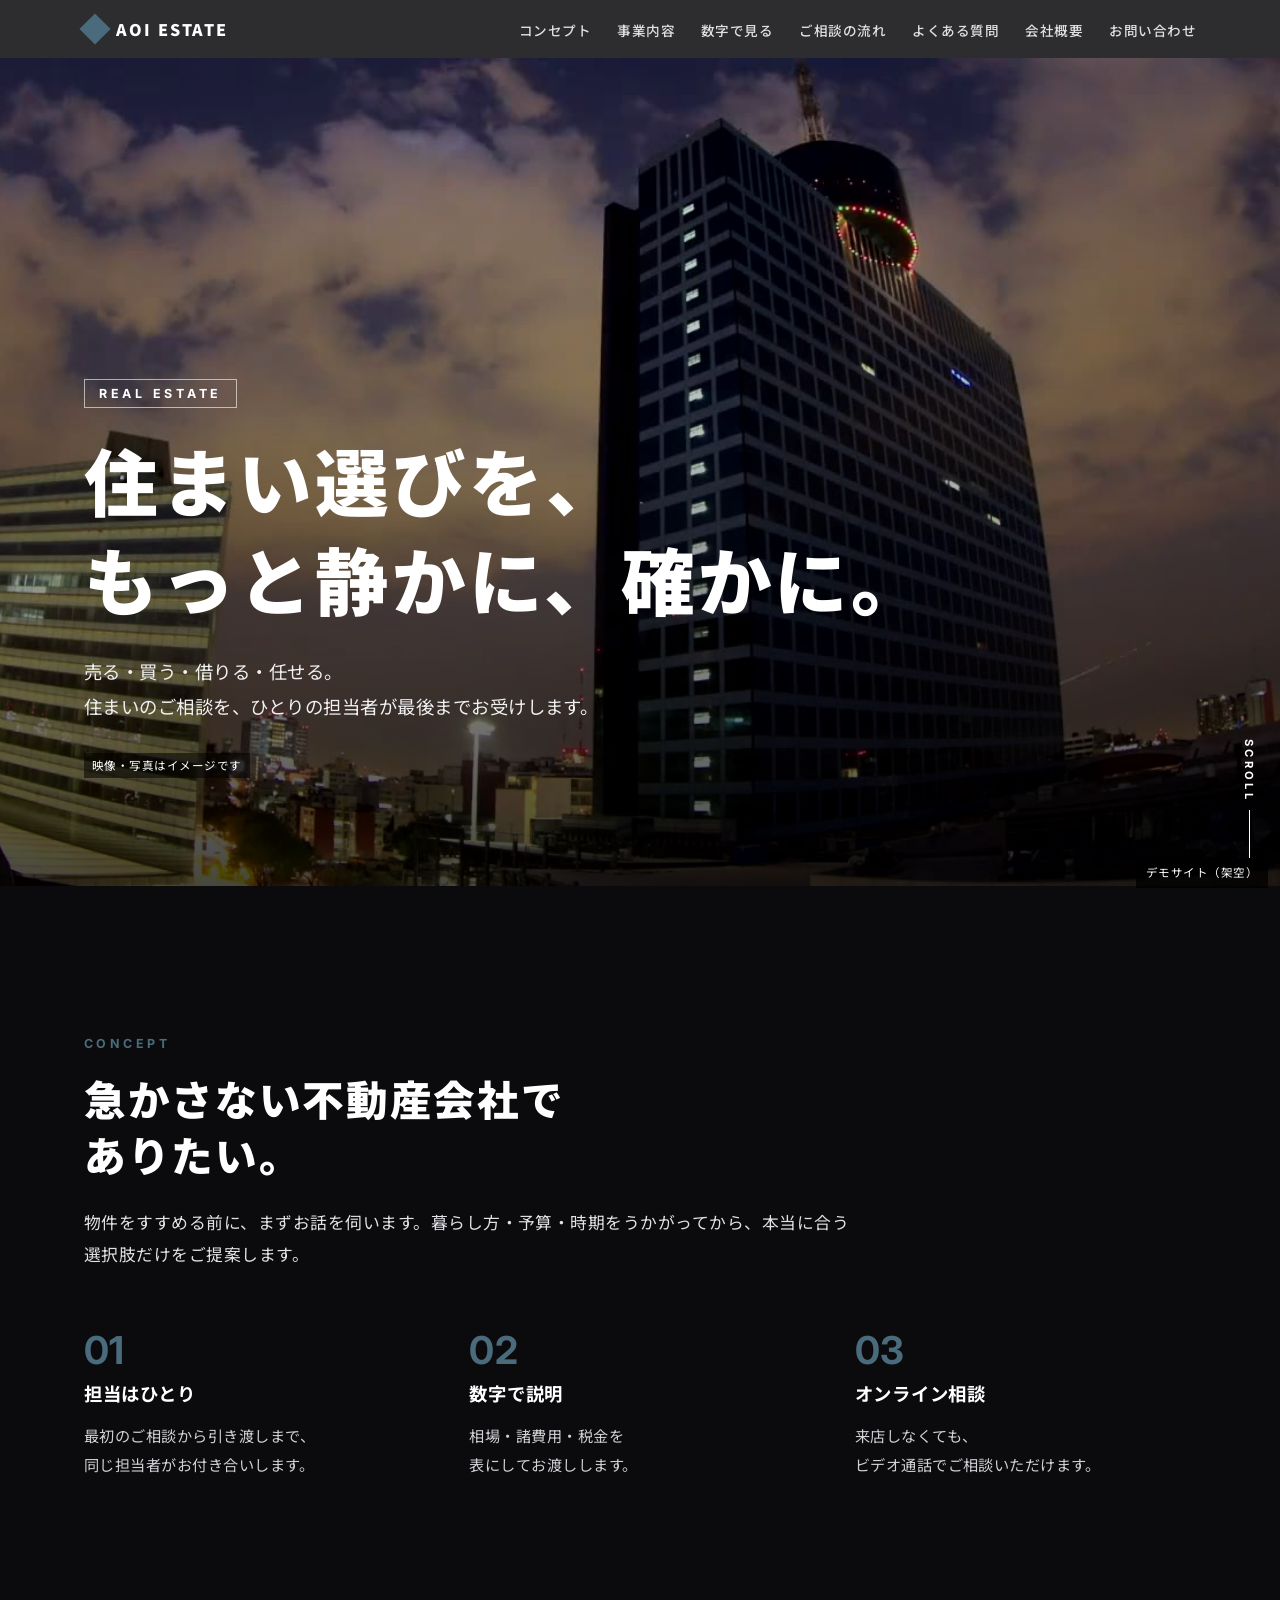
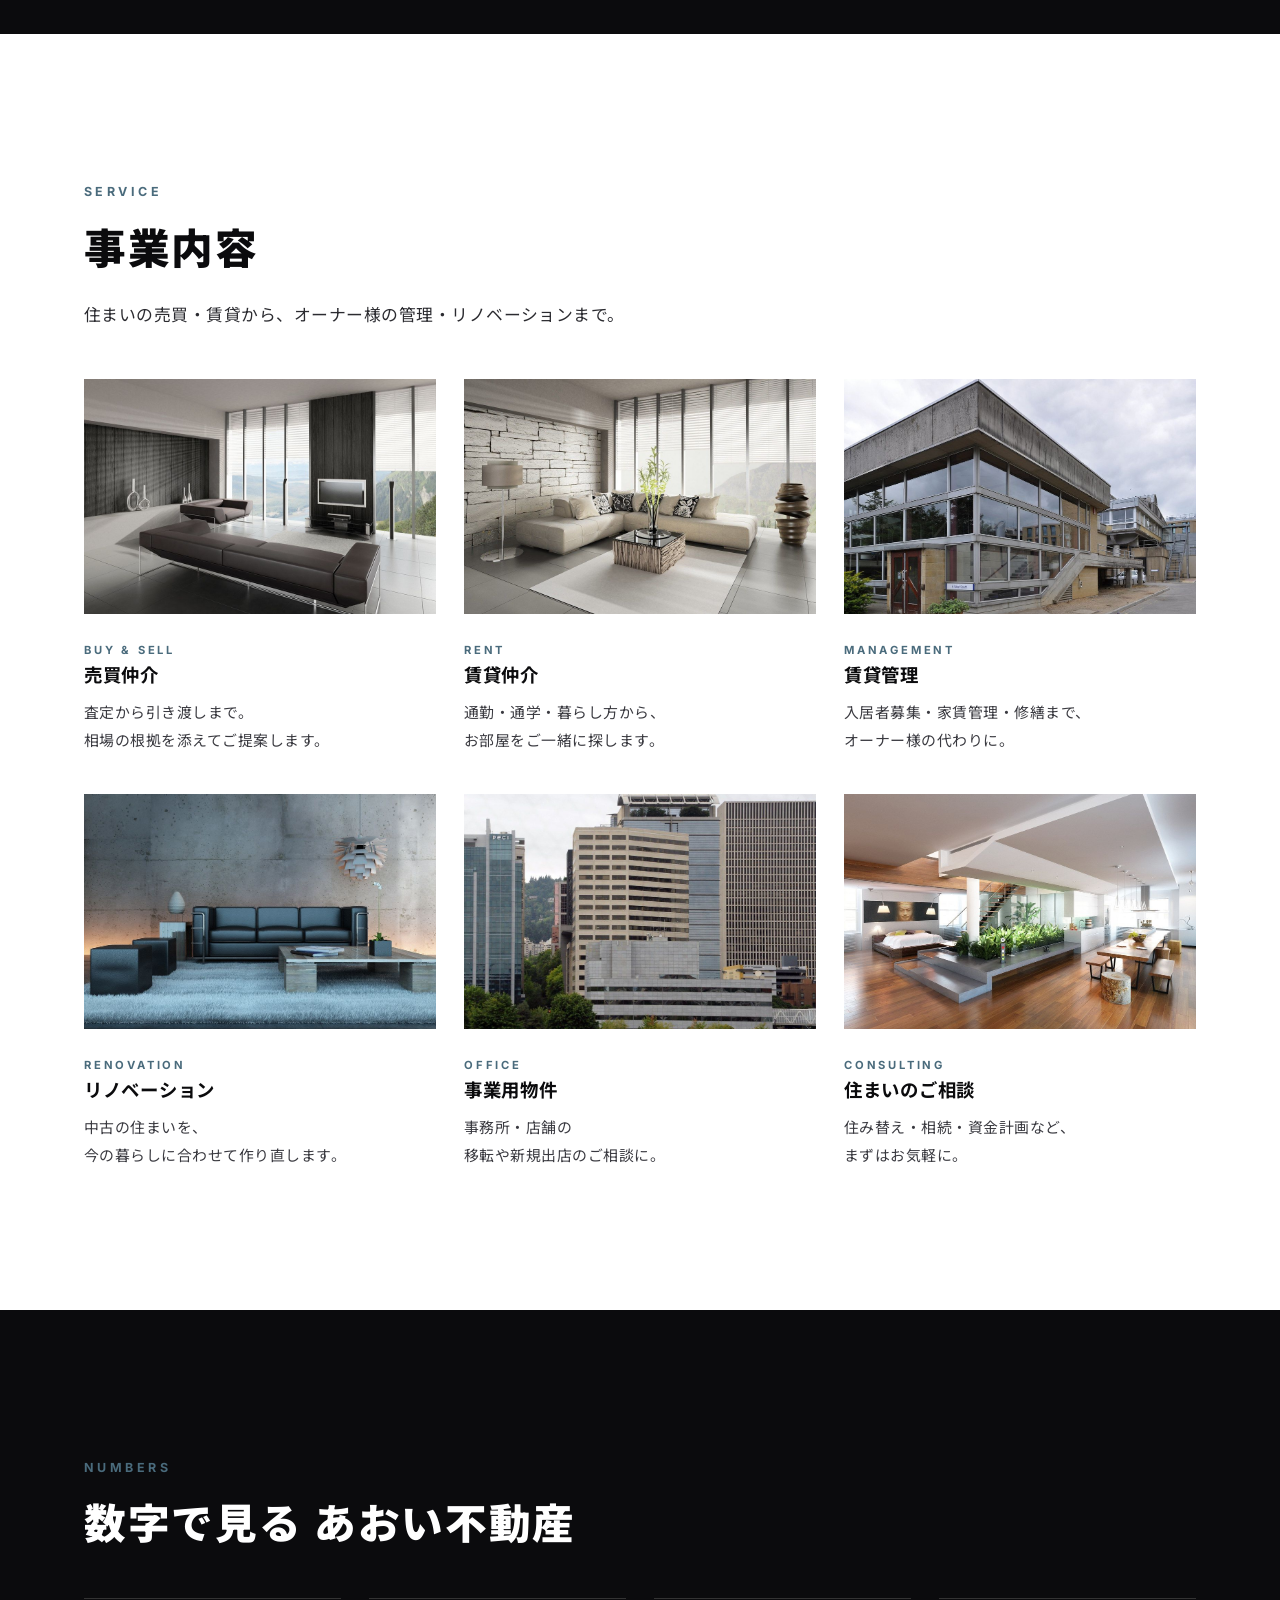
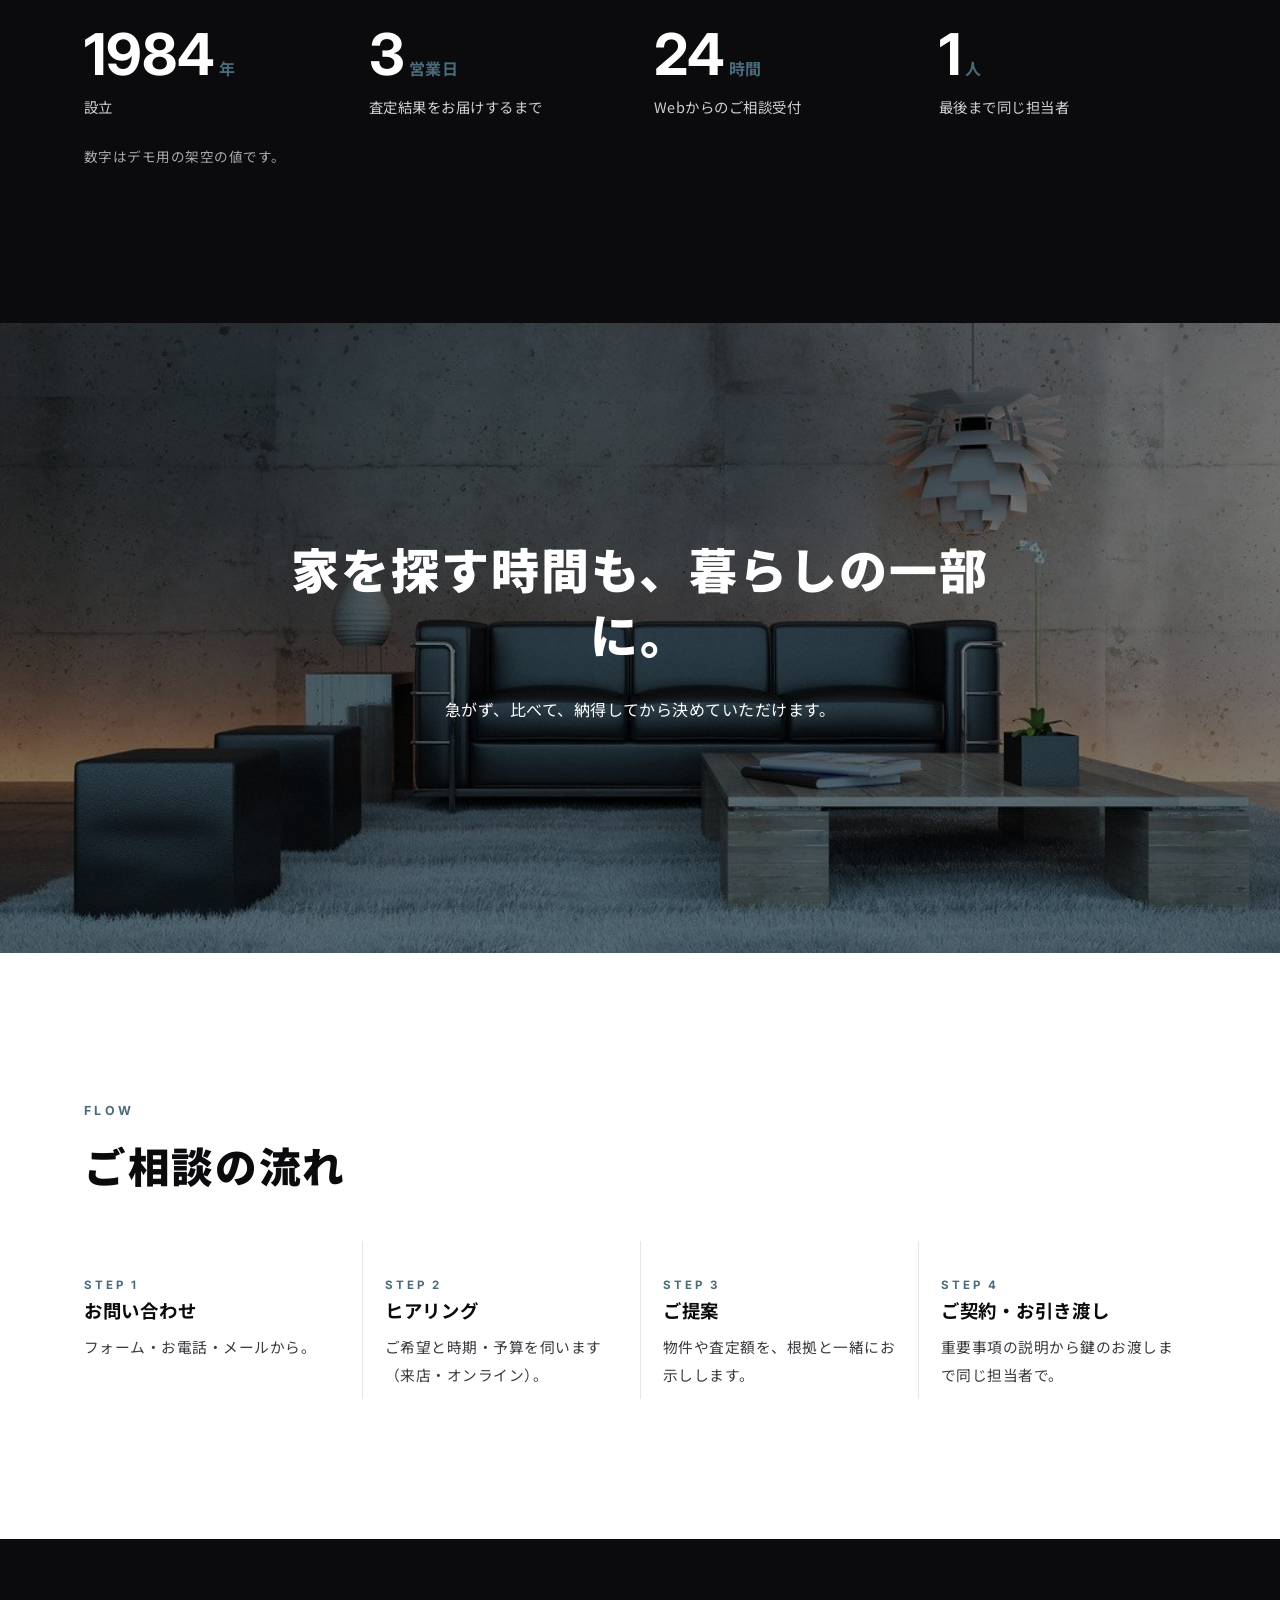
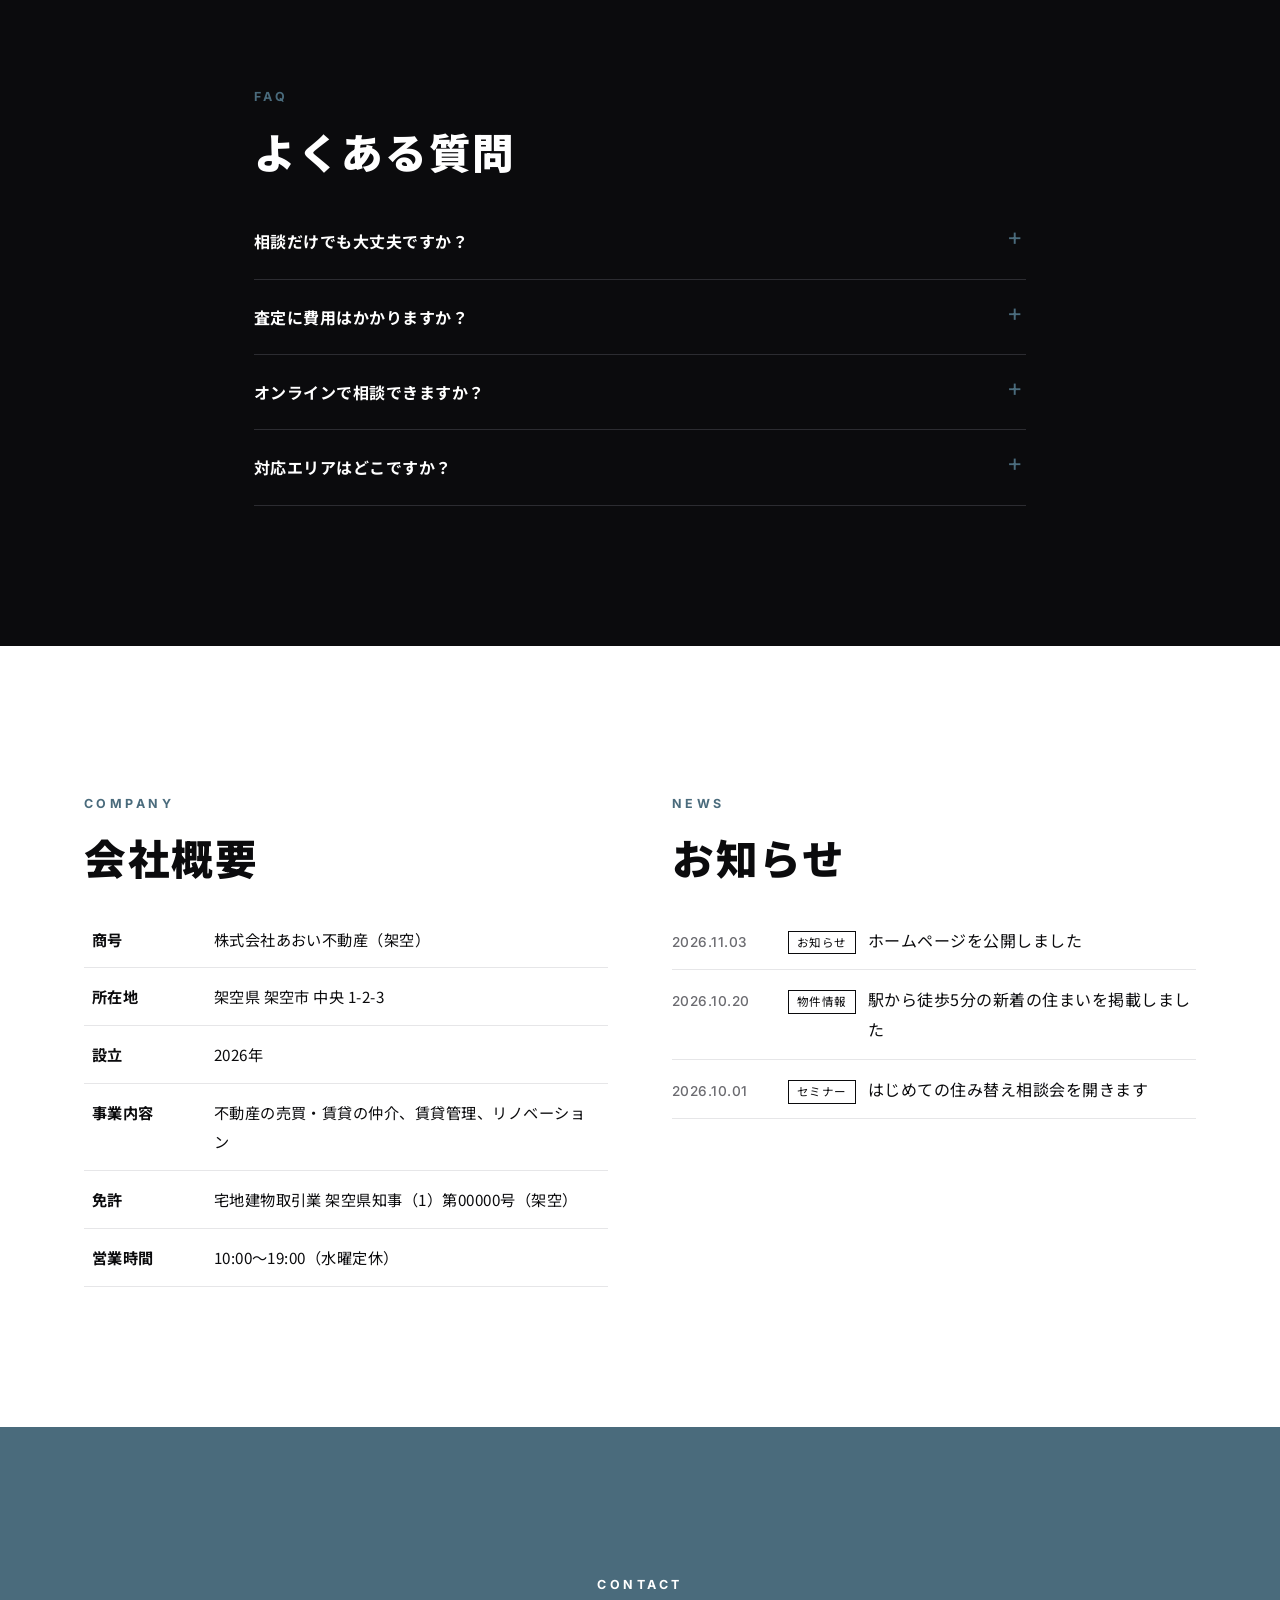
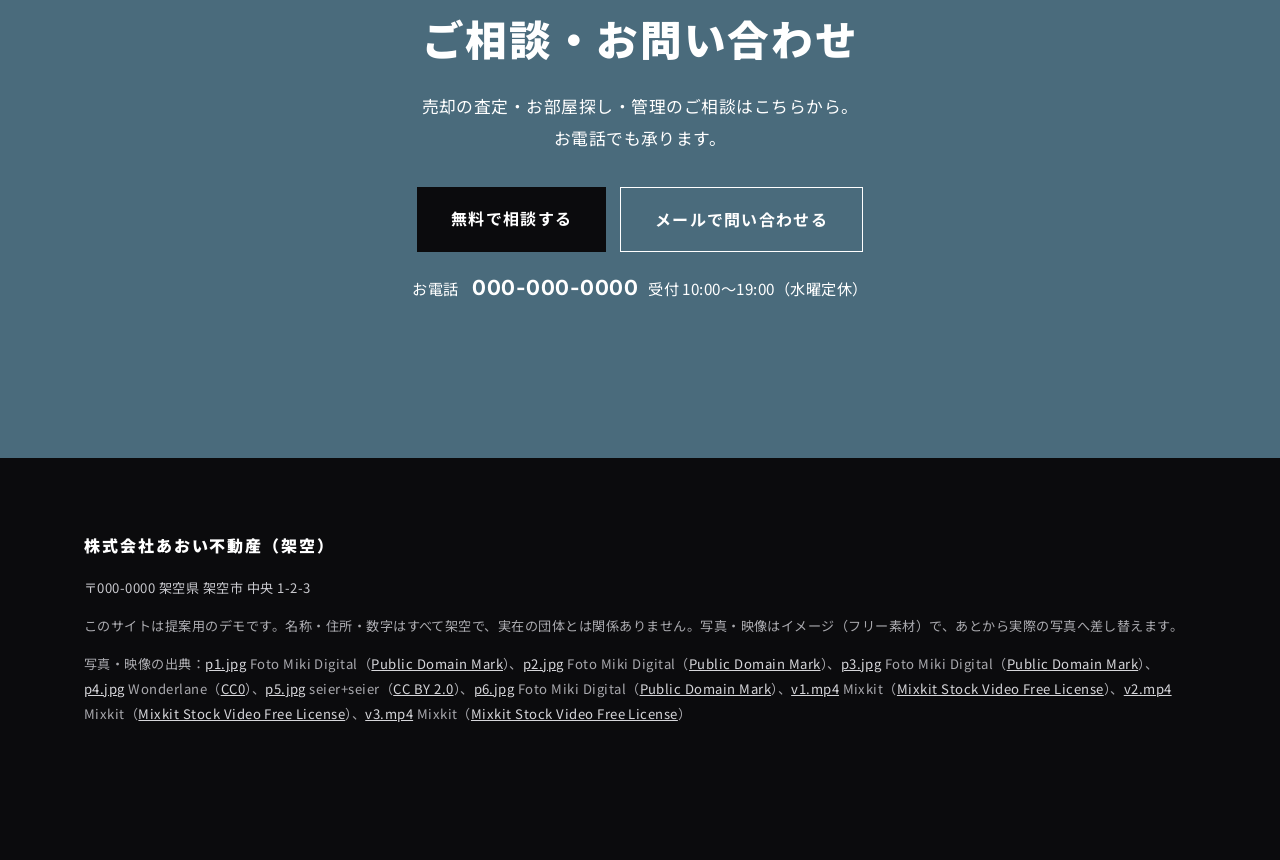
==== commit 2608e81e: "feat: ファビコンとSNS共有画像を追加（公開前検査の🔴2件を解消） Co-Authored-By: Claude Opus 5.5 <noreply@anthropic.com>" ====
--- a/realestate/index.html
+++ b/realestate/index.html
@@ -9,6 +9,10 @@
 <meta property="og:title" content="株式会社あおい不動産（架空）">
 <meta property="og:description" content="架空の不動産会社「あおい不動産」の公式サイトのデモです。売買・賃貸・管理・リノベーションまで、住まいの相談を1か所で。">
 <meta property="og:type" content="website">
+<meta property="og:url" content="https://ai-flow-architect.github.io/realestate-site-demo/realestate/">
+<meta property="og:image" content="https://ai-flow-architect.github.io/realestate-site-demo/assets/realestate/og.jpg">
+<meta name="twitter:card" content="summary_large_image">
+<link rel="icon" href="../assets/realestate/favicon.svg" type="image/svg+xml">
 <link rel="preconnect" href="https://fonts.googleapis.com">
 <link rel="preconnect" href="https://fonts.gstatic.com" crossorigin>
 <link href="https://fonts.googleapis.com/css2?family=Noto+Sans+JP:wght@400;500;700;900&family=Inter:wght@500;700&display=swap" rel="stylesheet">
